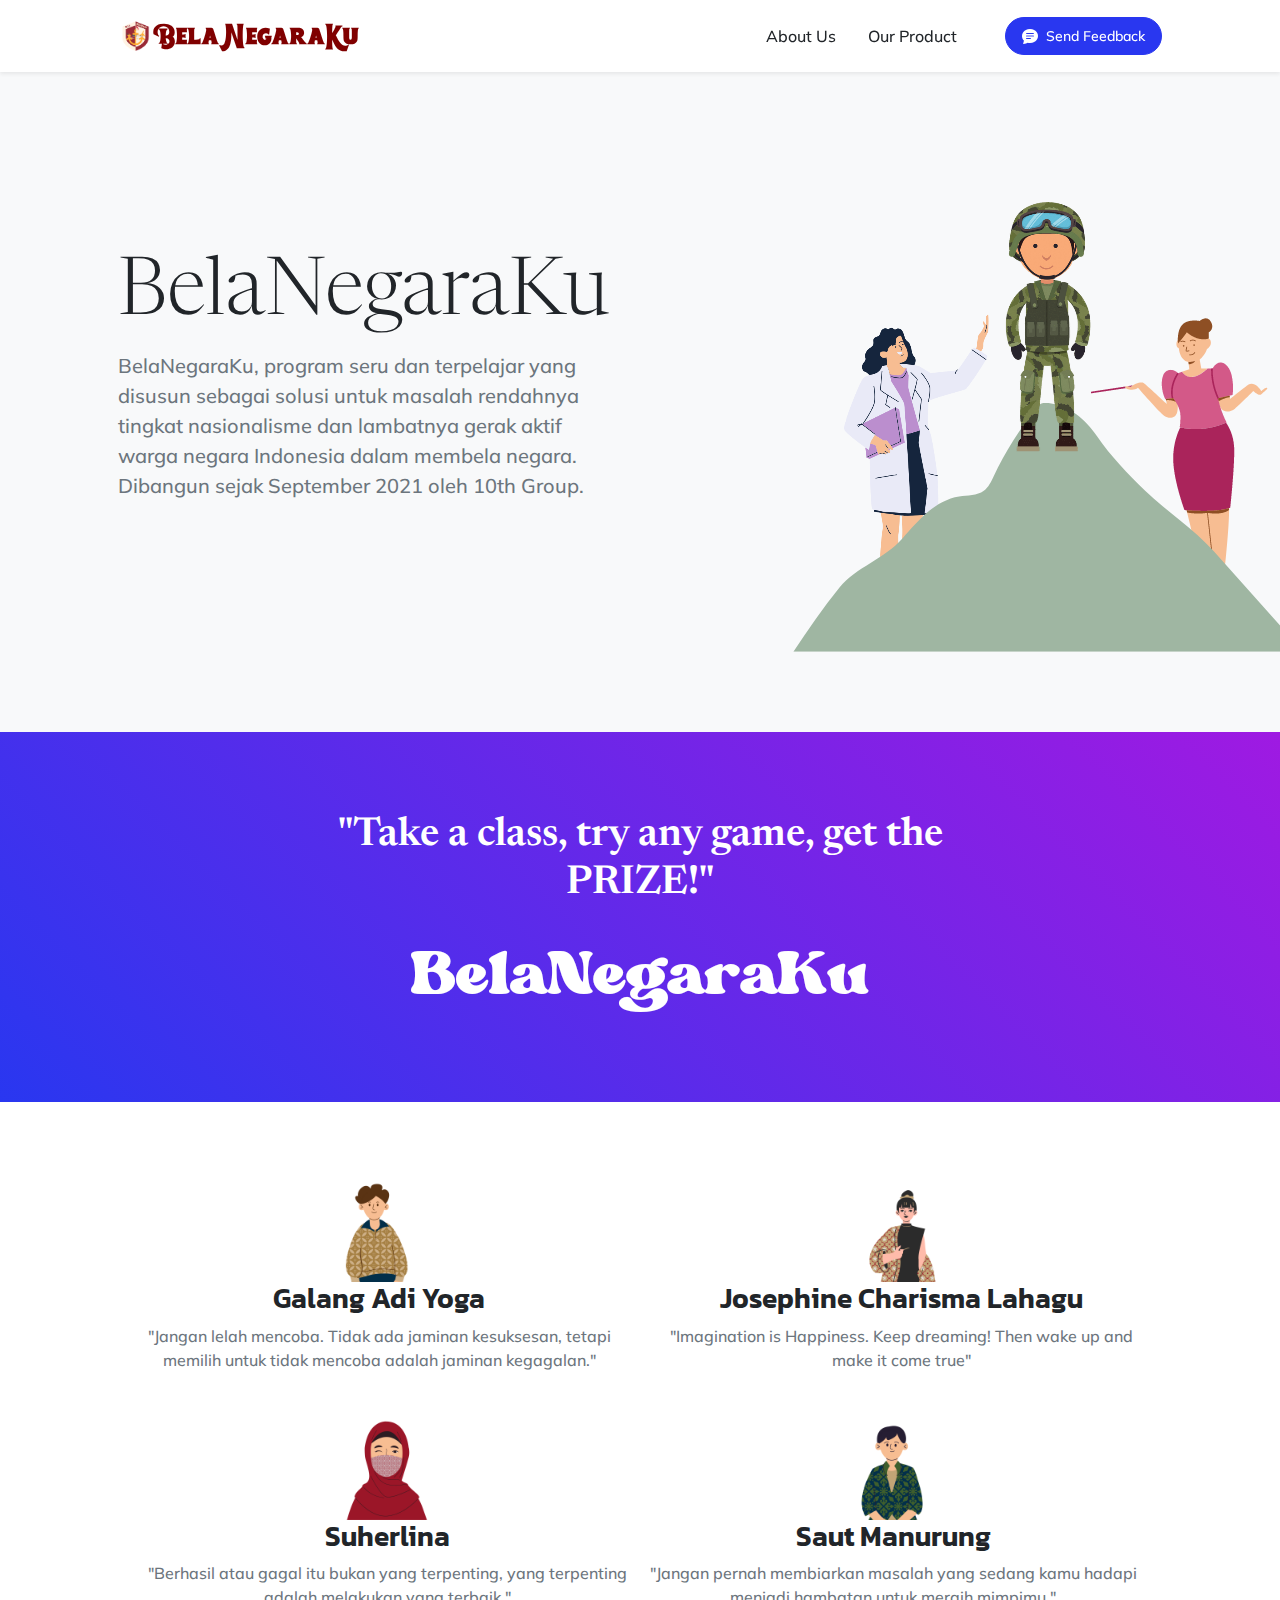
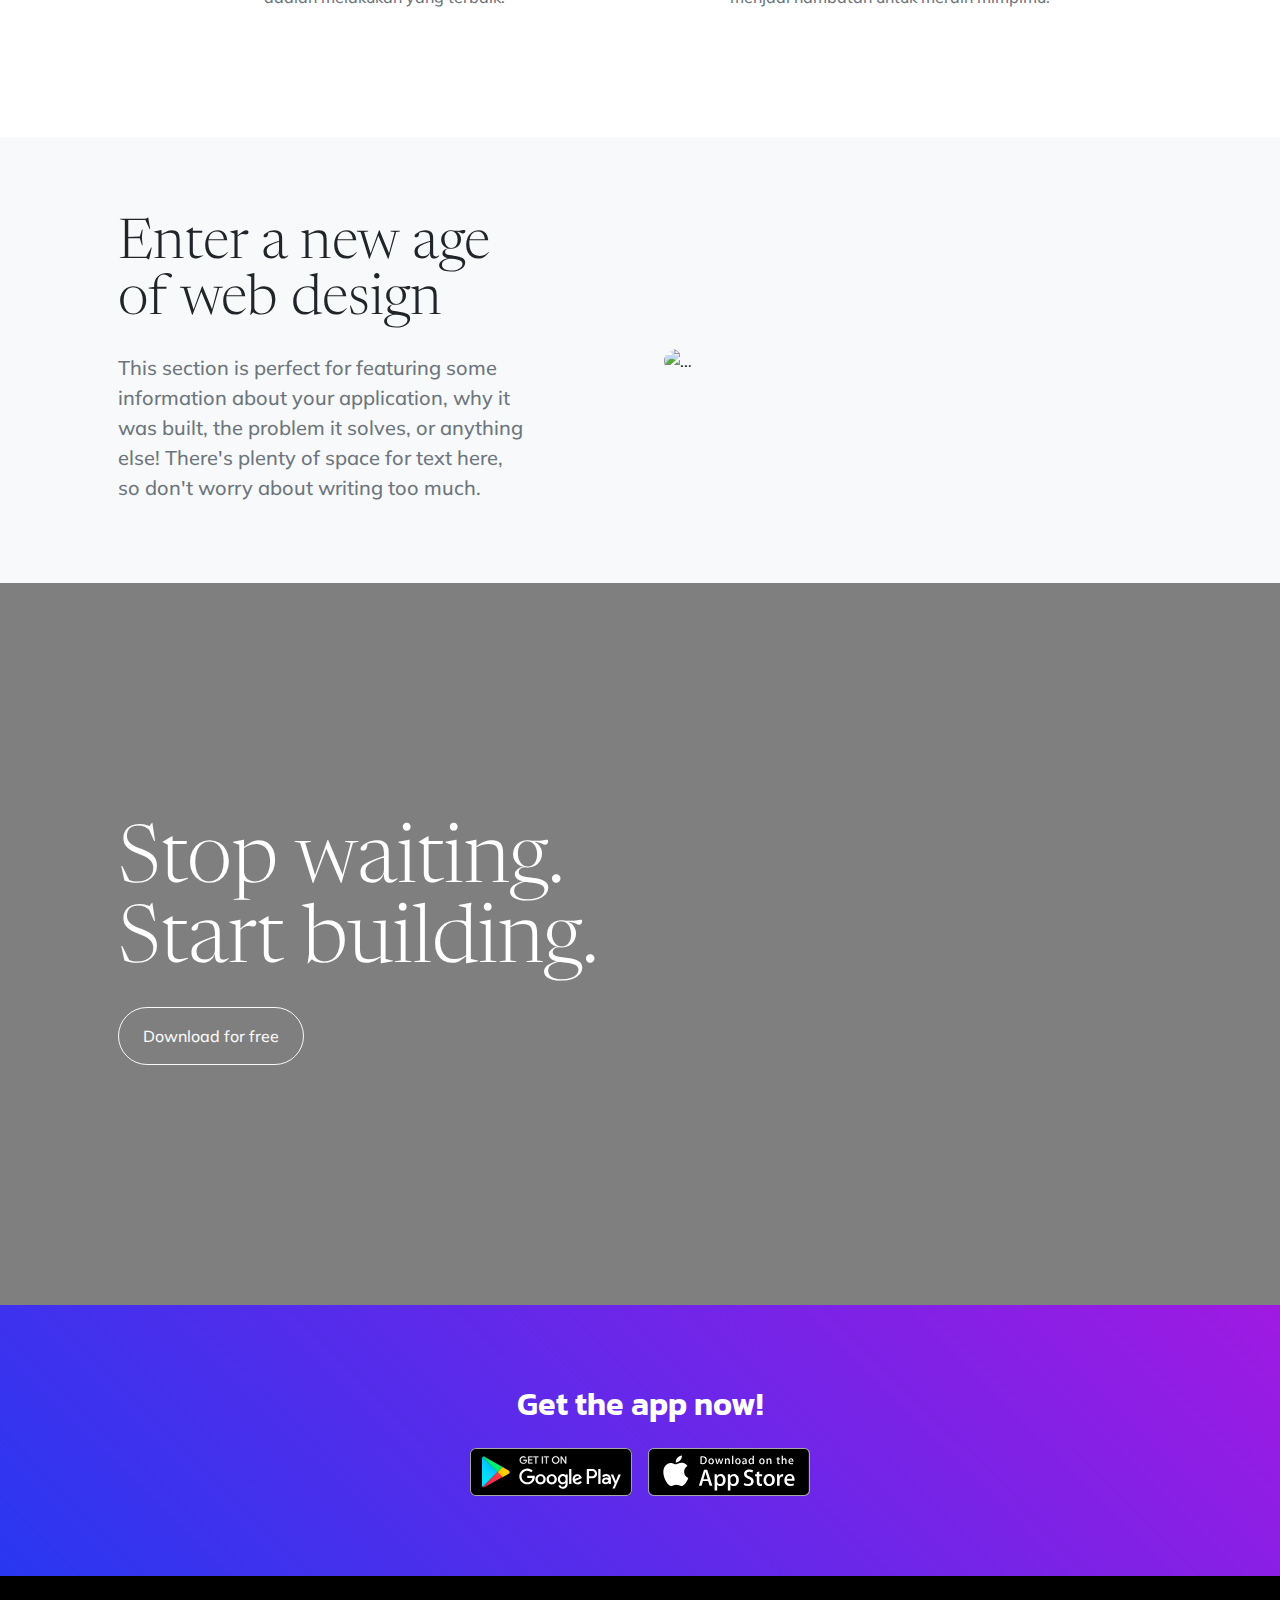
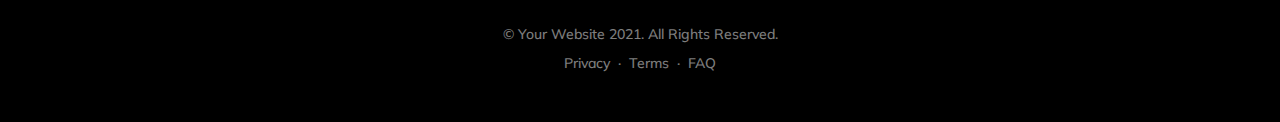
==== index.html @ 708ccb91 "first commit" ====
<!DOCTYPE html>
<html lang="en">

<head>
    <meta charset="utf-8" />
    <meta name="viewport" content="width=device-width, initial-scale=1, shrink-to-fit=no" />
    <meta name="description" content="" />
    <meta name="author" content="" />
    <title>BelaNegaraKu</title>
    <link rel="icon" type="image/x-icon" href="assets/favicon.ico" />
    <!-- Bootstrap icons-->
    <link href="https://cdn.jsdelivr.net/npm/bootstrap-icons@1.5.0/font/bootstrap-icons.css" rel="stylesheet" />
    <!-- Google fonts-->
    <link rel="preconnect" href="https://fonts.gstatic.com" />
    <link href="https://fonts.googleapis.com/css2?family=Newsreader:ital,wght@0,600;1,600&amp;display=swap"
        rel="stylesheet" />
    <link
        href="https://fonts.googleapis.com/css2?family=Mulish:ital,wght@0,300;0,500;0,600;0,700;1,300;1,500;1,600;1,700&amp;display=swap"
        rel="stylesheet" />
    <link href="https://fonts.googleapis.com/css2?family=Kanit:ital,wght@0,400;1,400&amp;display=swap"
        rel="stylesheet" />
    <!-- Core theme CSS (includes Bootstrap)-->
    <link href="css/styles.css" rel="stylesheet" />
</head>
<style>
    @font-face {
        font-family: 'marvelan';
        src: url(assets/Marvelan.ttf);
    }
</style>

<body id="page-top">
    <!-- Navigation-->
    <nav class="navbar navbar-expand-lg navbar-light fixed-top shadow-sm" id="mainNav">
        <div class="container px-5">
            <img src="assets/img/Logo.png" alt="" style="width: 35px; height: 35px;">
            <a class="navbar-brand fw-bold" href="#page-top"
                style="font-family: marvelan; color: maroon;">BelaNegaraKu</a>
            <button class="navbar-toggler" type="button" data-bs-toggle="collapse" data-bs-target="#navbarResponsive"
                aria-controls="navbarResponsive" aria-expanded="false" aria-label="Toggle navigation">
                Menu
                <i class="bi-list"></i>
            </button>
            <div class="collapse navbar-collapse" id="navbarResponsive">
                <ul class="navbar-nav ms-auto me-4 my-3 my-lg-0">
                    <li class="nav-item"><a class="nav-link me-lg-3" href="#features">About Us</a></li>
                    <li class="nav-item"><a class="nav-link me-lg-3" href="#download">Our Product</a></li>
                </ul>
                <button class="btn btn-primary rounded-pill px-3 mb-2 mb-lg-0" data-bs-toggle="modal"
                    data-bs-target="#feedbackModal">
                    <span class="d-flex align-items-center">
                        <i class="bi-chat-text-fill me-2"></i>
                        <span class="small">Send Feedback</span>
                    </span>
                </button>
            </div>
        </div>
    </nav>
    <!-- Mashead header-->
    <header class="masthead">
        <div class="container px-5">
            <div class="row gx-5 align-items-center">
                <div class="col-lg-6">
                    <!-- Mashead text and app badges-->
                    <div class="mb-5 mb-lg-0 text-center text-lg-start">
                        <h1 class="display-1 lh-1 mb-3">BelaNegaraKu</h1>
                        <p class="lead fw-normal text-muted mb-5">BelaNegaraKu, program seru dan terpelajar yang disusun
                            sebagai solusi untuk masalah rendahnya tingkat nasionalisme dan lambatnya gerak aktif warga
                            negara Indonesia dalam membela negara. Dibangun sejak September 2021 oleh 10th Group.</p>
                    </div>
                </div>
                <div class="col-lg-6">
                    <!-- Masthead device mockup feature-->
                    <div class="masthead-device-mockup">
                        <svg class="circle" viewBox="0 0 100 100" xmlns="http://www.w3.org/2000/svg">
                            <defs>
                                <linearGradient id="circleGradient" gradientTransform="rotate(45)">
                                    <stop class="gradient-start-color" offset="0%"></stop>
                                    <stop class="gradient-end-color" offset="100%"></stop>
                                </linearGradient>
                                <div class="device-wrapper">
                                    <img src="assets/img/1.png">
                                </div>
                    </div>
                </div>
            </div>
        </div>
        </div>
        </div>
    </header>
    <!-- Quote/testimonial aside-->
    <aside class="text-center bg-gradient-primary-to-secondary">
        <div class="container px-5">
            <div class="row gx-5 justify-content-center">
                <div class="col-xl-8">
                    <div class="h2 fs-1 text-white mb-4">"Take a class, try any game, get the PRIZE!"</div>
                    <img src="assets/img/LogoText.png" alt="..." />
                </div>
            </div>
        </div>
    </aside>
    <!-- App features section-->
    <section id="features">
        <div class="container px-5">
            <div class="row gx-5 align-items-center">
                <div class="container-fluid px-5">
                    <div class="row gx-5">
                        <div class="col-md-6 mb-5">
                            <!-- Feature item-->
                            <div class="text-center">
                                <img src="assets/img/Galang.png" style="height: 100px; width: 100px;"></img>
                                <h3 class="font-alt" style="animation-direction: normal;">Galang Adi Yoga</h3>
                                <p class="text-muted mb-0">"Jangan lelah mencoba. Tidak ada jaminan kesuksesan,
                                    tetapi memilih untuk tidak mencoba adalah jaminan kegagalan."</p>
                            </div>
                        </div>
                        <div class="col-md-6 mb-5">
                            <!-- Feature item-->
                            <div class="text-center">
                                <img src="assets/img/Josephine.png" style="height: 100px; width:100px;"></img>
                                <h3 class="font-alt">Josephine Charisma Lahagu</h3>
                                <p class="text-muted mb-0">"Imagination is Happiness. Keep dreaming! Then wake
                                    up
                                    and make it come true"</p>
                            </div>
                        </div>
                    </div>
                    <div class="row gx-3">
                        <div class="col-md-6 mb-5">
                            <!-- Feature item-->
                            <div class="text-center">
                                <img src="assets/img/Suherlina.png" style="height: 100px; width: 100px;"></img>
                                <h3 class="font-alt">Suherlina</h3>
                                <p class="text-muted mb-0">"Berhasil atau gagal itu bukan yang terpenting, yang
                                    terpenting adalah melakukan yang terbaik."</p>
                            </div>
                        </div>
                        <div class="col-md-6 mb-5">
                            <!-- Feature item-->
                            <div class="text-center">
                                <img src="assets/img/Saut.png" style="height: 100px; width: 100px;"></img>
                                <h3 class="font-alt">Saut Manurung</h3>
                                <p class="text-muted mb-0">"Jangan pernah membiarkan masalah yang sedang kamu
                                    hadapi
                                    menjadi hambatan untuk meraih mimpimu."</p>
                            </div>
                        </div>
                    </div>
                </div>
            </div>
        </div>
    </section>
    <!-- Basic features section-->
    <section class="bg-light">
        <div class="container px-5">
            <div class="row gx-5 align-items-center justify-content-center justify-content-lg-between">
                <div class="col-12 col-lg-5">
                    <h2 class="display-4 lh-1 mb-4">Enter a new age of web design</h2>
                    <p class="lead fw-normal text-muted mb-5 mb-lg-0">This section is perfect for featuring some
                        information about your application, why it was built, the problem it solves, or anything else!
                        There's plenty of space for text here, so don't worry about writing too much.</p>
                </div>
                <div class="col-sm-8 col-md-6">
                    <div class="px-5 px-sm-0"><img class="img-fluid rounded-circle"
                            src="https://source.unsplash.com/u8Jn2rzYIps/900x900" alt="..." /></div>
                </div>
            </div>
        </div>
    </section>
    <!-- Call to action section-->
    <section class="cta">
        <div class="cta-content">
            <div class="container px-5">
                <h2 class="text-white display-1 lh-1 mb-4">
                    Stop waiting.
                    <br />
                    Start building.
                </h2>
                <a class="btn btn-outline-light py-3 px-4 rounded-pill" href="https://startbootstrap.com/theme/new-age"
                    target="_blank">Download for free</a>
            </div>
        </div>
    </section>
    <!-- App badge section-->
    <section class="bg-gradient-primary-to-secondary" id="download">
        <div class="container px-5">
            <h2 class="text-center text-white font-alt mb-4">Get the app now!</h2>
            <div class="d-flex flex-column flex-lg-row align-items-center justify-content-center">
                <a class="me-lg-3 mb-4 mb-lg-0" href="#!"><img class="app-badge" src="assets/img/google-play-badge.svg"
                        alt="..." /></a>
                <a href="#!"><img class="app-badge" src="assets/img/app-store-badge.svg" alt="..." /></a>
            </div>
        </div>
    </section>
    <!-- Footer-->
    <footer class="bg-black text-center py-5">
        <div class="container px-5">
            <div class="text-white-50 small">
                <div class="mb-2">&copy; Your Website 2021. All Rights Reserved.</div>
                <a href="#!">Privacy</a>
                <span class="mx-1">&middot;</span>
                <a href="#!">Terms</a>
                <span class="mx-1">&middot;</span>
                <a href="#!">FAQ</a>
            </div>
        </div>
    </footer>
    <!-- Feedback Modal-->
    <div class="modal fade" id="feedbackModal" tabindex="-1" aria-labelledby="feedbackModalLabel" aria-hidden="true">
        <div class="modal-dialog modal-dialog-centered">
            <div class="modal-content">
                <div class="modal-header bg-gradient-primary-to-secondary p-4">
                    <h5 class="modal-title font-alt text-white" id="feedbackModalLabel">Send feedback</h5>
                    <button class="btn-close btn-close-white" type="button" data-bs-dismiss="modal"
                        aria-label="Close"></button>
                </div>
                <div class="modal-body border-0 p-4">
                    <!-- * * * * * * * * * * * * * * *-->
                    <!-- * * SB Forms Contact Form * *-->
                    <!-- * * * * * * * * * * * * * * *-->
                    <!-- This form is pre-integrated with SB Forms.-->
                    <!-- To make this form functional, sign up at-->
                    <!-- https://startbootstrap.com/solution/contact-forms-->
                    <!-- to get an API token!-->
                    <form id="contactForm" data-sb-form-api-token="API_TOKEN">
                        <!-- Name input-->
                        <div class="form-floating mb-3">
                            <input class="form-control" id="name" type="text" placeholder="Enter your name..."
                                data-sb-validations="required" />
                            <label for="name">Full name</label>
                            <div class="invalid-feedback" data-sb-feedback="name:required">A name is required.</div>
                        </div>
                        <!-- Email address input-->
                        <div class="form-floating mb-3">
                            <input class="form-control" id="email" type="email" placeholder="name@example.com"
                                data-sb-validations="required,email" />
                            <label for="email">Email address</label>
                            <div class="invalid-feedback" data-sb-feedback="email:required">An email is required.</div>
                            <div class="invalid-feedback" data-sb-feedback="email:email">Email is not valid.</div>
                        </div>
                        <!-- Phone number input-->
                        <div class="form-floating mb-3">
                            <input class="form-control" id="phone" type="tel" placeholder="(123) 456-7890"
                                data-sb-validations="required" />
                            <label for="phone">Phone number</label>
                            <div class="invalid-feedback" data-sb-feedback="phone:required">A phone number is required.
                            </div>
                        </div>
                        <!-- Message input-->
                        <div class="form-floating mb-3">
                            <textarea class="form-control" id="message" type="text"
                                placeholder="Enter your message here..." style="height: 10rem"
                                data-sb-validations="required"></textarea>
                            <label for="message">Message</label>
                            <div class="invalid-feedback" data-sb-feedback="message:required">A message is required.
                            </div>
                        </div>
                        <!-- Submit success message-->
                        <!---->
                        <!-- This is what your users will see when the form-->
                        <!-- has successfully submitted-->
                        <div class="d-none" id="submitSuccessMessage">
                            <div class="text-center mb-3">
                                <div class="fw-bolder">Form submission successful!</div>
                                To activate this form, sign up at
                                <br />
                                <a
                                    href="https://startbootstrap.com/solution/contact-forms">https://startbootstrap.com/solution/contact-forms</a>
                            </div>
                        </div>
                        <!-- Submit error message-->
                        <!---->
                        <!-- This is what your users will see when there is-->
                        <!-- an error submitting the form-->
                        <div class="d-none" id="submitErrorMessage">
                            <div class="text-center text-danger mb-3">Error sending message!</div>
                        </div>
                        <!-- Submit Button-->
                        <div class="d-grid"><button class="btn btn-primary rounded-pill btn-lg disabled"
                                id="submitButton" type="submit">Submit</button></div>
                    </form>
                </div>
            </div>
        </div>
    </div>
    <!-- Bootstrap core JS-->
    <script src="https://cdn.jsdelivr.net/npm/bootstrap@5.1.3/dist/js/bootstrap.bundle.min.js"></script>
    <!-- Core theme JS-->
    <script src="js/scripts.js"></script>
    <!-- * * * * * * * * * * * * * * * * * * * * * * * * * * * * * * * * * * * * * * * *-->
    <!-- * *                               SB Forms JS                               * *-->
    <!-- * * Activate your form at https://startbootstrap.com/solution/contact-forms * *-->
    <!-- * * * * * * * * * * * * * * * * * * * * * * * * * * * * * * * * * * * * * * * *-->
    <script src="https://cdn.startbootstrap.com/sb-forms-latest.js"></script>
</body>

</html>
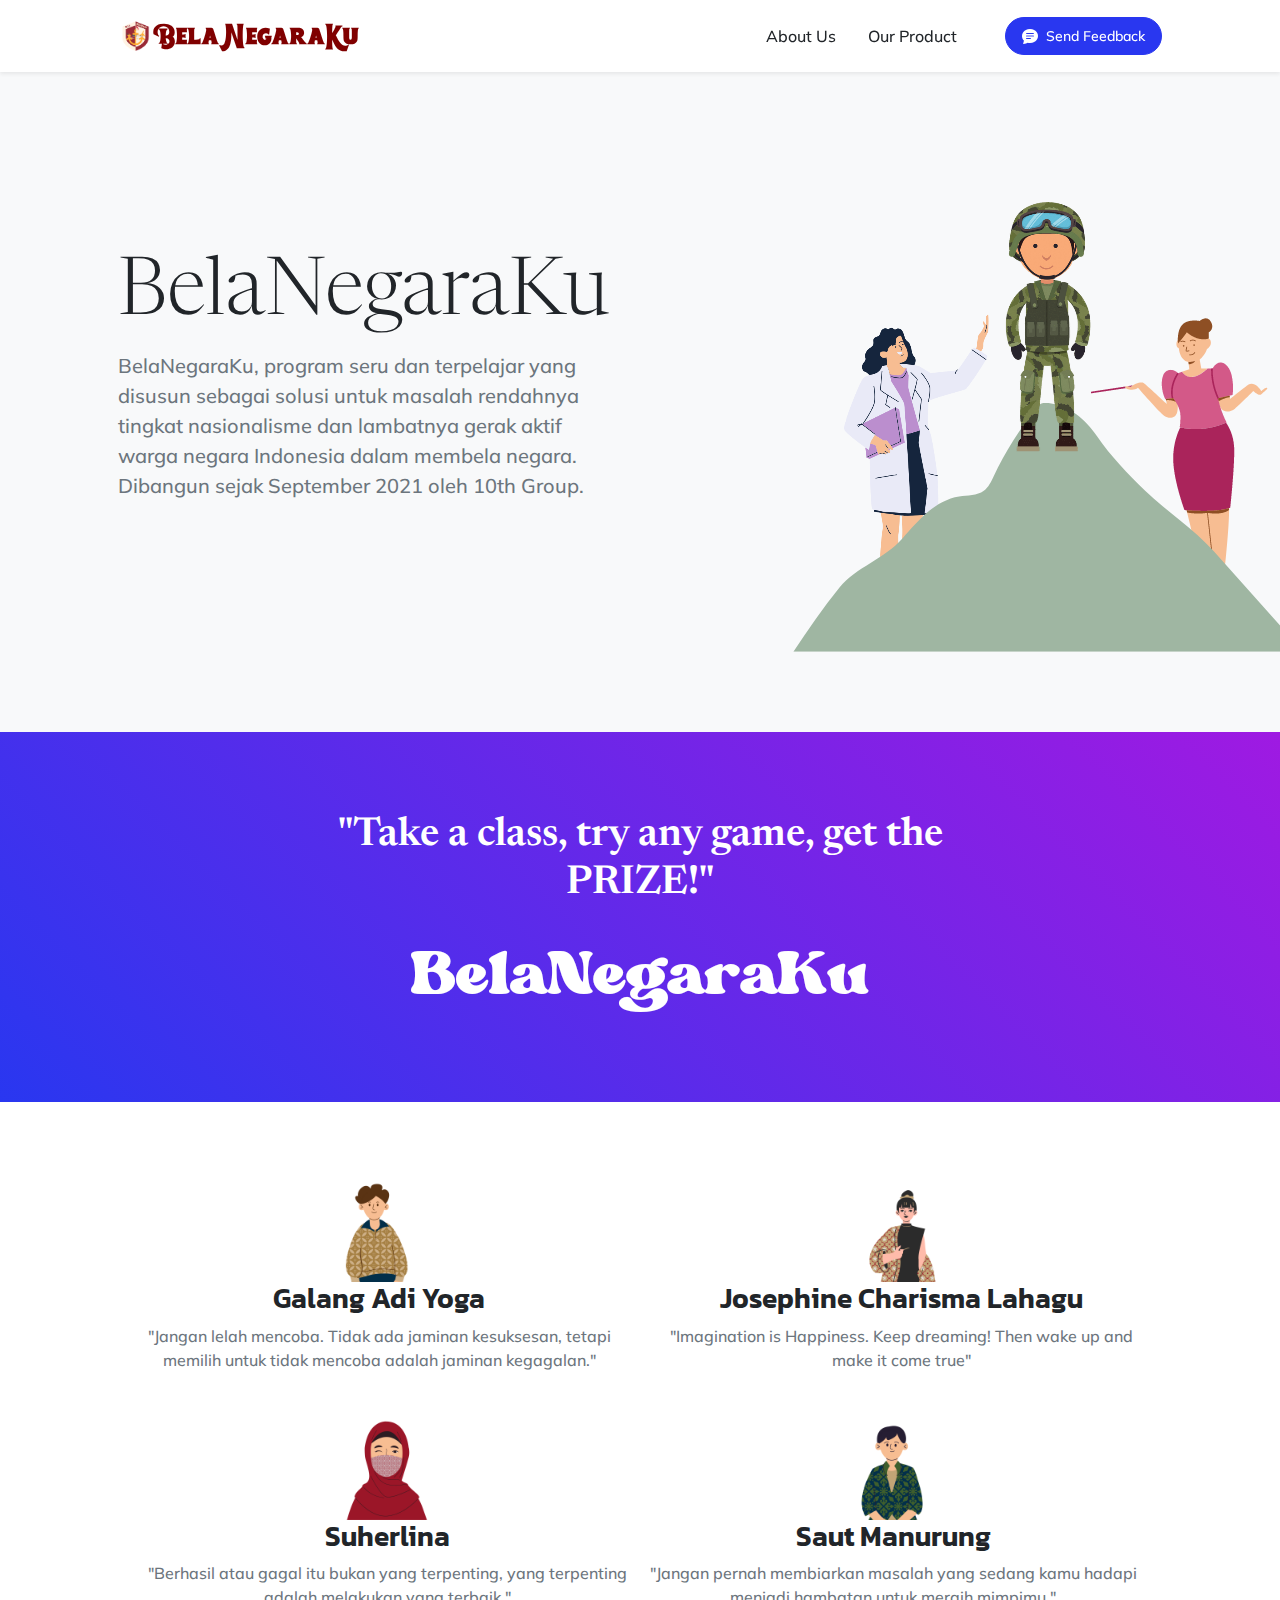
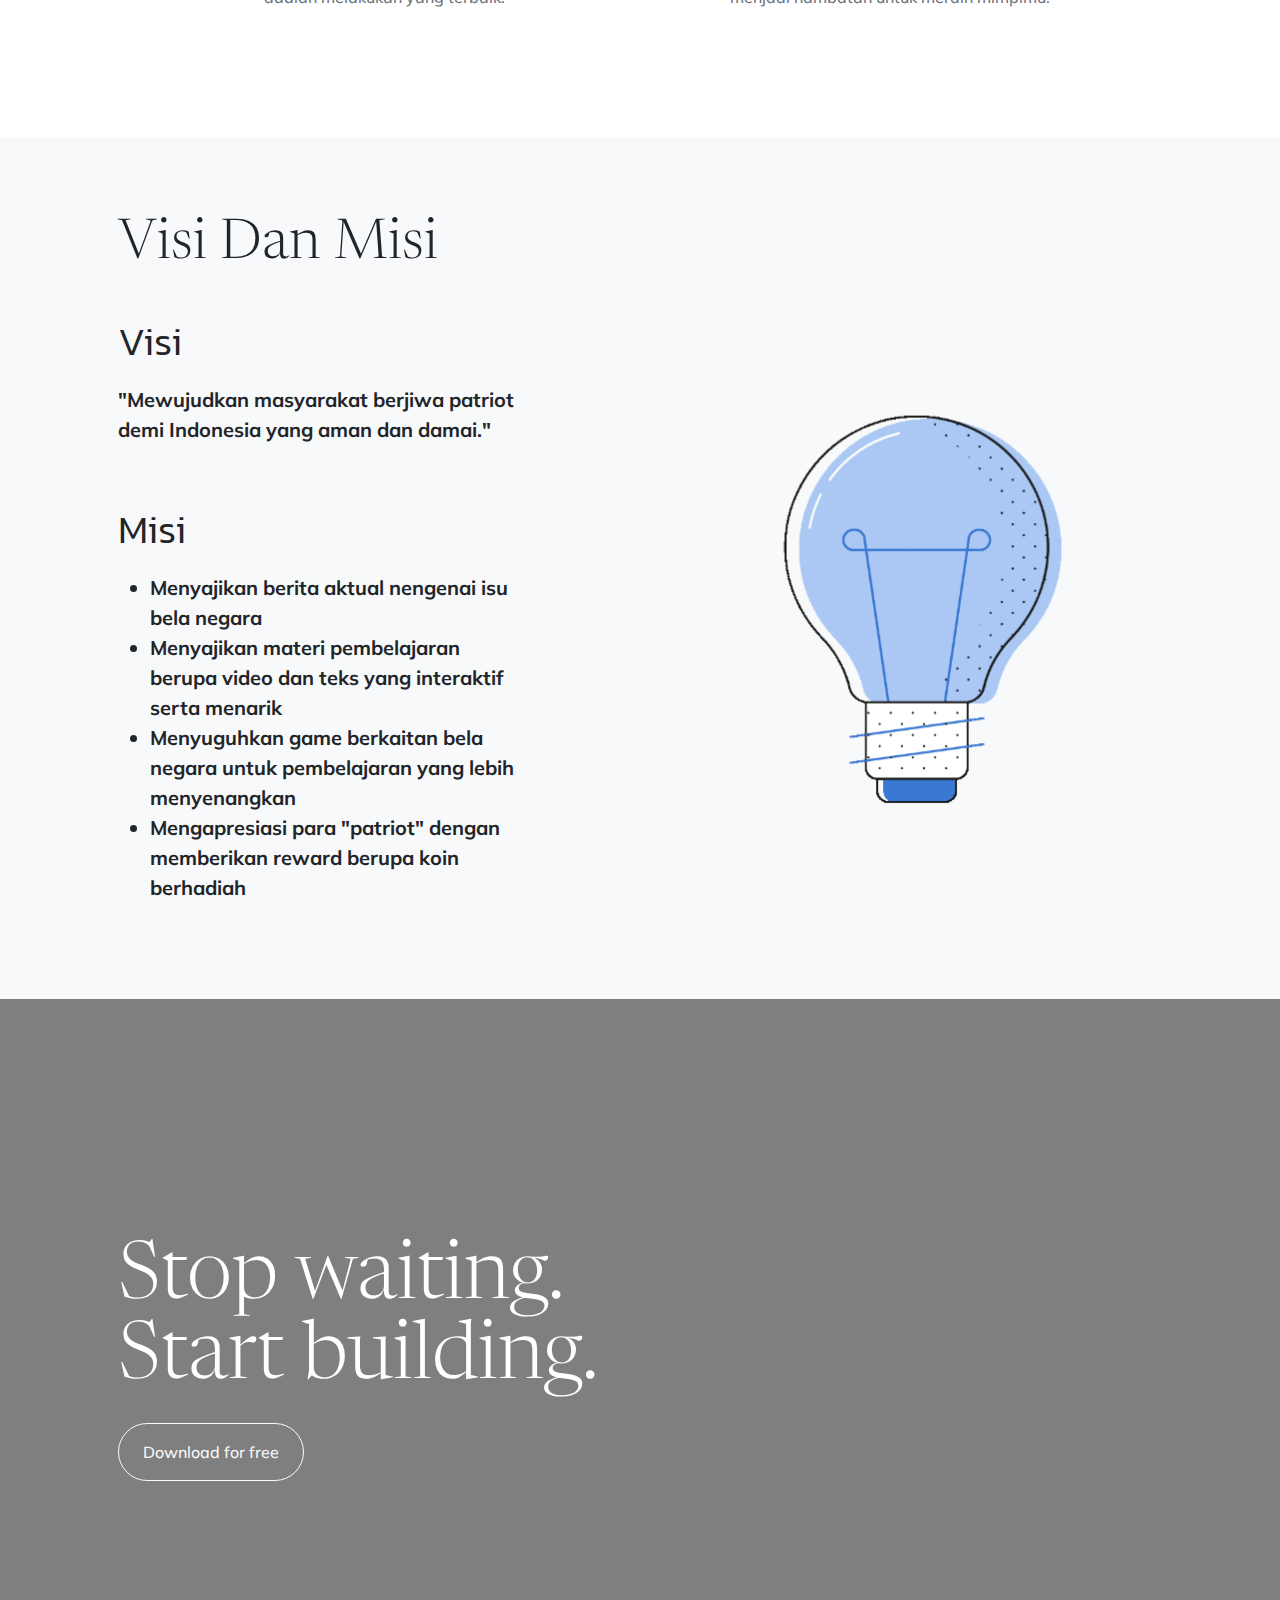
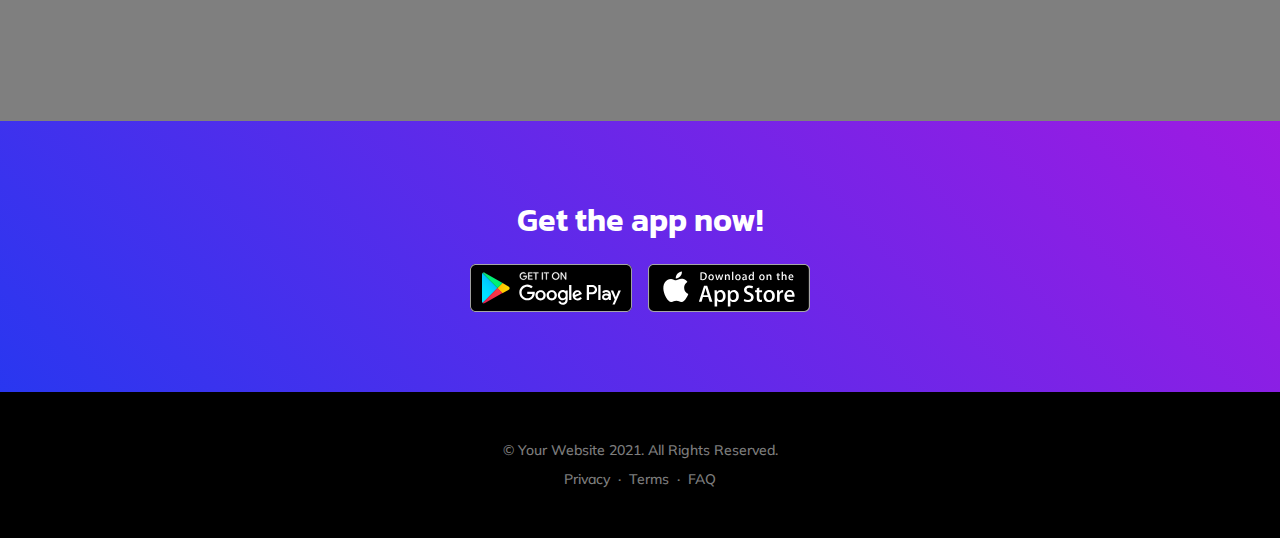
==== commit 9a6c80fc: "update new file" ====
--- a/index.html
+++ b/index.html
@@ -155,14 +155,27 @@
         <div class="container px-5">
             <div class="row gx-5 align-items-center justify-content-center justify-content-lg-between">
                 <div class="col-12 col-lg-5">
-                    <h2 class="display-4 lh-1 mb-4">Enter a new age of web design</h2>
-                    <p class="lead fw-normal text-muted mb-5 mb-lg-0">This section is perfect for featuring some
-                        information about your application, why it was built, the problem it solves, or anything else!
-                        There's plenty of space for text here, so don't worry about writing too much.</p>
+                    <h2 class="display-4 lh-1 mb-4">Visi Dan Misi</h2>
+                    <br>
+                    <h3 class="display-6 lh-1 mb-4 font-alt">Visi</h3>
+                    <p class="lead fw-bold">"Mewujudkan masyarakat berjiwa patriot demi Indonesia yang aman dan damai."
+                    </p>
+                    <br>
+                    <br>
+                    <h3 class="display-6 lh-1 mb-4 font-alt">Misi</h3>
+                    <ul>
+                        <li class="lead fw-bold">Menyajikan berita aktual nengenai isu bela negara</li>
+                        <li class="lead fw-bold">Menyajikan materi pembelajaran berupa video dan teks yang interaktif
+                            serta menarik</li>
+                        <li class="lead fw-bold">Menyuguhkan game berkaitan bela negara untuk pembelajaran yang lebih
+                            menyenangkan</li>
+                        <li class="lead fw-bold">Mengapresiasi para "patriot" dengan memberikan reward berupa koin
+                            berhadiah</li>
+                    </ul>
                 </div>
                 <div class="col-sm-8 col-md-6">
-                    <div class="px-5 px-sm-0"><img class="img-fluid rounded-circle"
-                            src="https://source.unsplash.com/u8Jn2rzYIps/900x900" alt="..." /></div>
+                    <div class="px-5 px-sm-0"><img class="img-fluid rounded-circle" src="assets/img/Visi.png"
+                            alt="..." /></div>
                 </div>
             </div>
         </div>
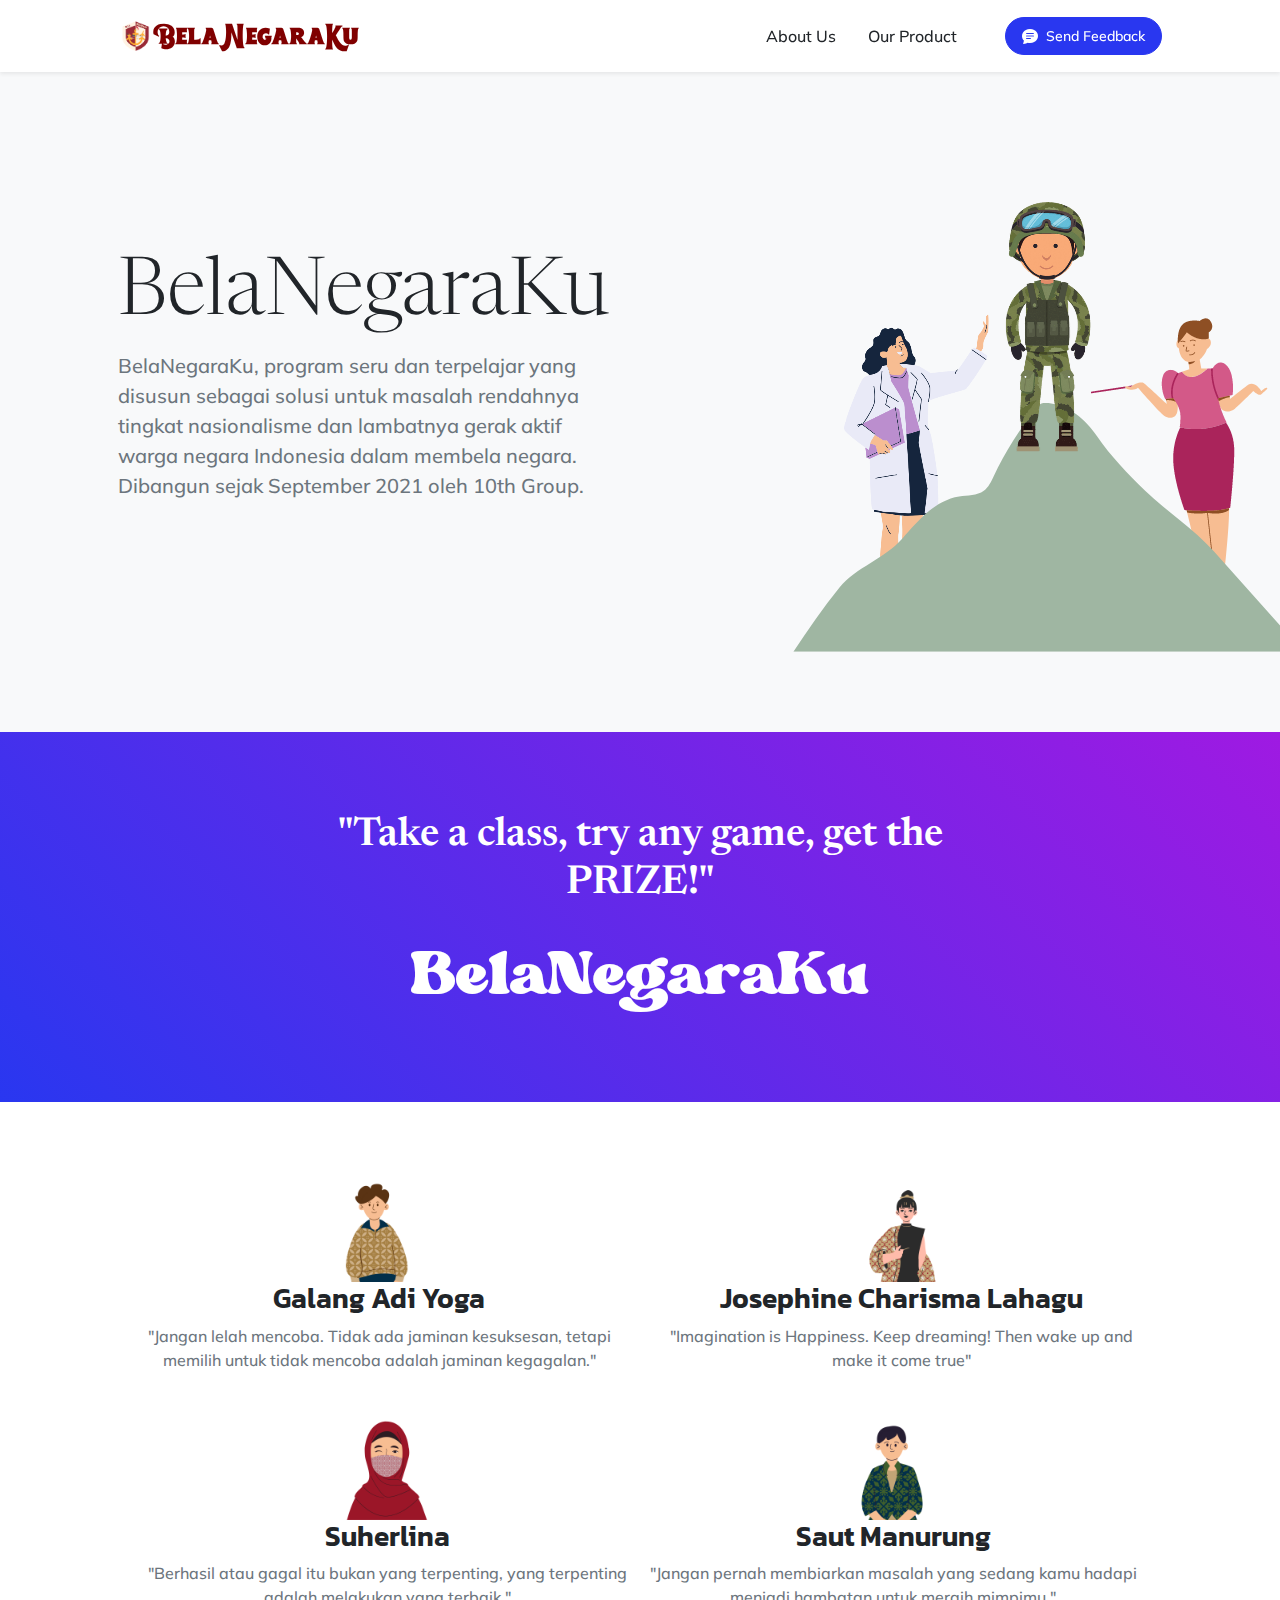
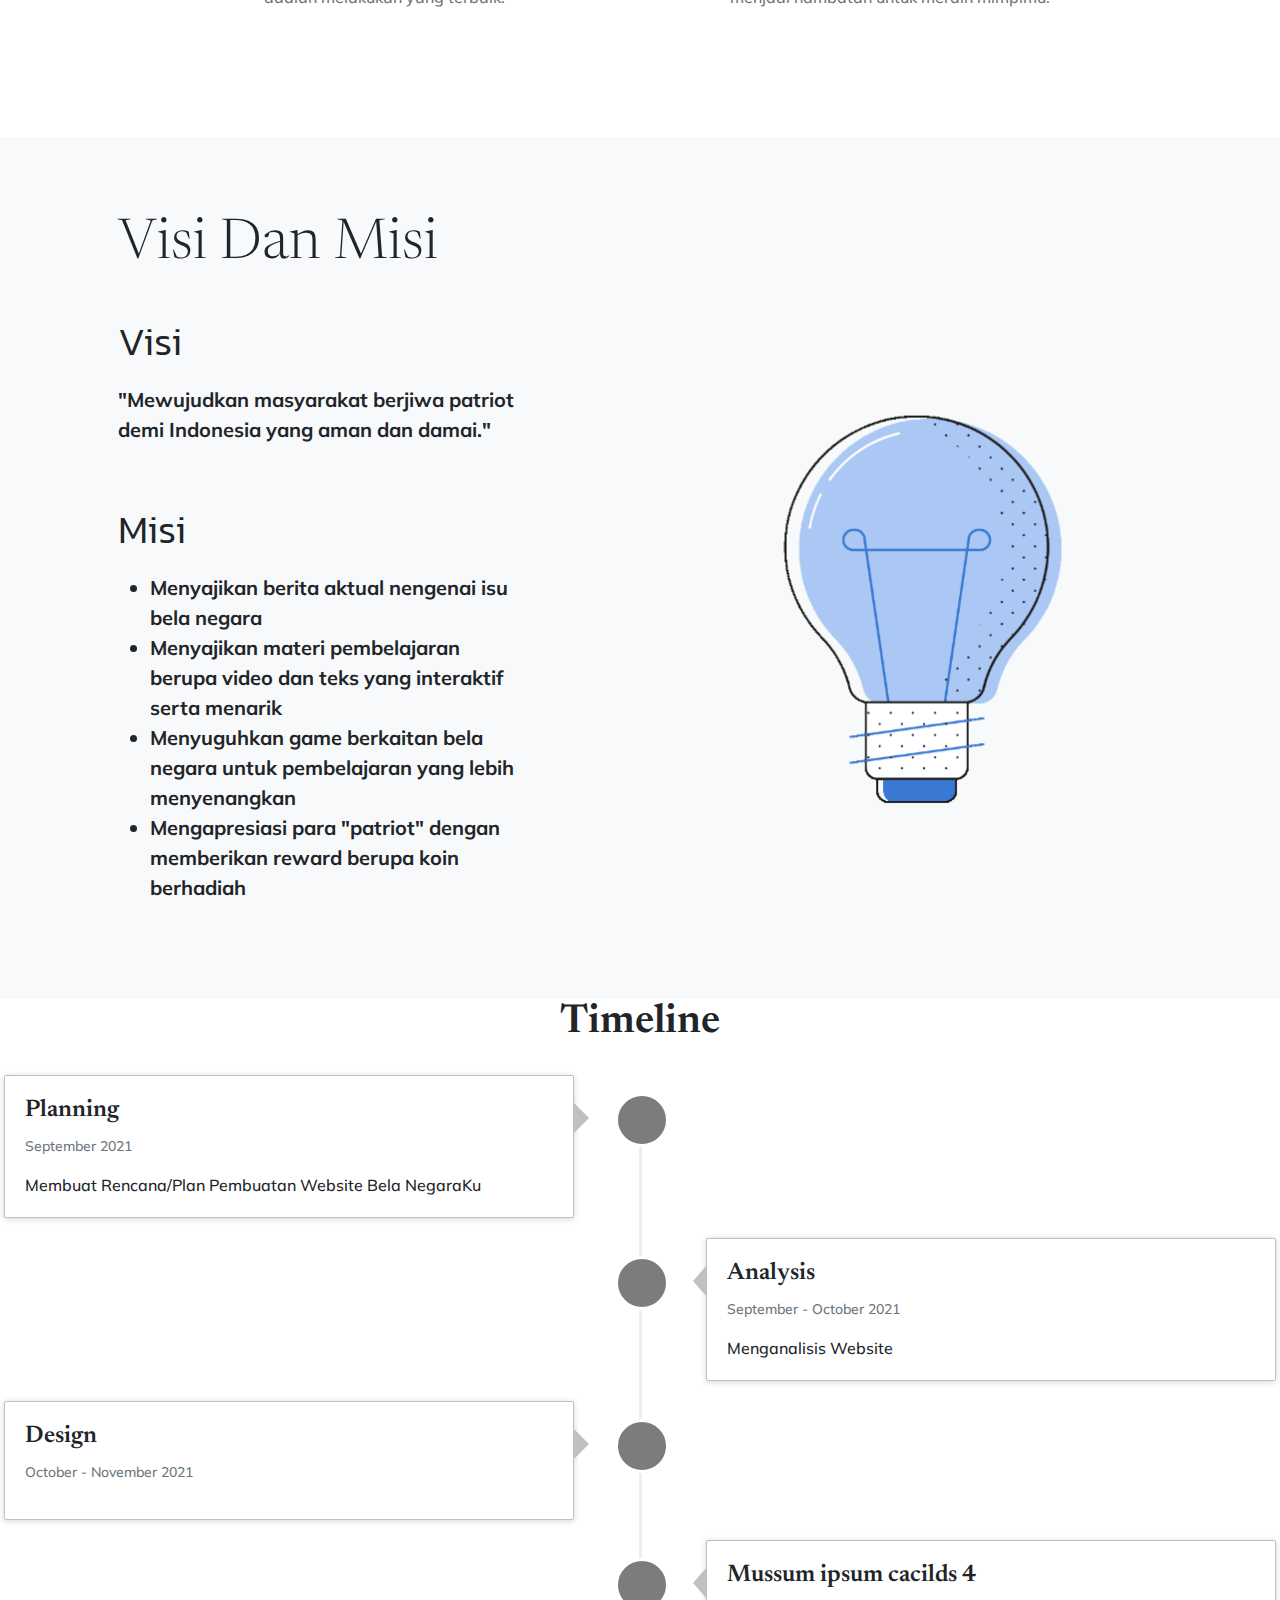
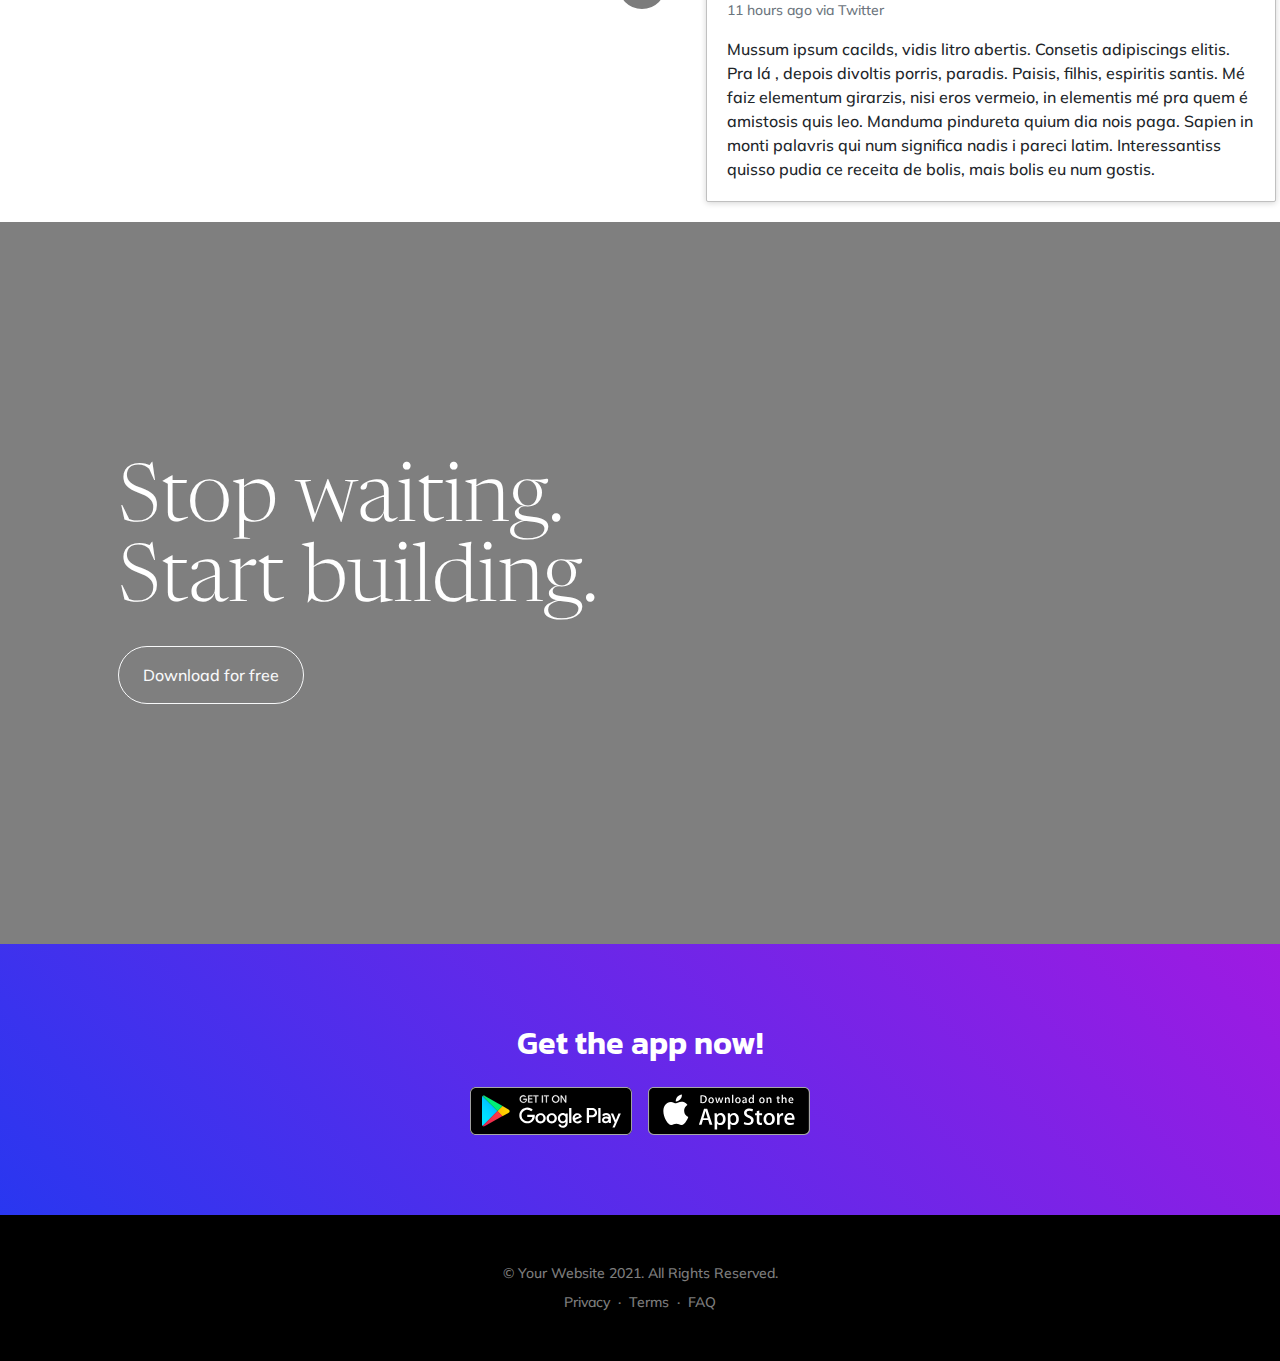
==== commit 61c6876b: "add timeline" ====
--- a/index.html
+++ b/index.html
@@ -21,6 +21,7 @@
         rel="stylesheet" />
     <!-- Core theme CSS (includes Bootstrap)-->
     <link href="css/styles.css" rel="stylesheet" />
+    <link href="css/timeline.css" rel="stylesheet" />
 </head>
 <style>
     @font-face {
@@ -180,6 +181,72 @@
             </div>
         </div>
     </section>
+    <div class="row">
+        <div class="col-md-12">
+            <div class="page-header">
+                <h1 class="text-center">Timeline</h1>
+            </div>
+            <ul class="timeline">
+                <li class="timeline-item">
+                    <div class="timeline-badge"><i class="glyphicon glyphicon-off"></i></div>
+                    <div class="timeline-panel">
+                        <div class="timeline-heading">
+                            <h4 class="timeline-title">Planning</h4>
+                            <p><small class="text-muted"><i class="glyphicon glyphicon-time"></i>September 2021</small>
+                            </p>
+                        </div>
+                        <div class="timeline-body">
+                            <p>Membuat Rencana/Plan Pembuatan Website Bela NegaraKu</p>
+                        </div>
+                    </div>
+                </li>
+                <li class="timeline-item">
+                    <div class="timeline-badge"><i class="glyphicon glyphicon-check"></i></div>
+                    <div class="timeline-panel">
+                        <div class="timeline-heading">
+                            <h4 class="timeline-title">Analysis</h4>
+                            <p><small class="text-muted"><i class="glyphicon glyphicon-time"></i> September - October
+                                    2021</small></p>
+                        </div>
+                        <div class="timeline-body">
+                            <p>Menganalisis Website</p>
+                        </div>
+                    </div>
+                </li>
+                <li class="timeline-item">
+                    <div class="timeline-badge"><i class="glyphicon glyphicon-check"></i></div>
+                    <div class="timeline-panel">
+                        <div class="timeline-heading">
+                            <h4 class="timeline-title">Design</h4>
+                            <p><small class="text-muted"><i class="glyphicon glyphicon-time"></i>October - November
+                                    2021</small></p>
+                        </div>
+                        <div class="timeline-body">
+                            <p></p>
+
+                        </div>
+                    </div>
+                </li>
+                <li class="timeline-item">
+                    <div class="timeline-badge"><i class="glyphicon glyphicon-check"></i></div>
+                    <div class="timeline-panel">
+                        <div class="timeline-heading">
+                            <h4 class="timeline-title">Mussum ipsum cacilds 4</h4>
+                            <p><small class="text-muted"><i class="glyphicon glyphicon-time"></i> 11 hours ago via
+                                    Twitter</small></p>
+                        </div>
+                        <div class="timeline-body">
+                            <p>Mussum ipsum cacilds, vidis litro abertis. Consetis adipiscings elitis. Pra lá , depois
+                                divoltis porris, paradis. Paisis, filhis, espiritis santis. Mé faiz elementum girarzis,
+                                nisi eros vermeio, in elementis mé pra quem é amistosis quis leo. Manduma pindureta
+                                quium dia nois paga. Sapien in monti palavris qui num significa nadis i pareci latim.
+                                Interessantiss quisso pudia ce receita de bolis, mais bolis eu num gostis.</p>
+                        </div>
+                    </div>
+                </li>
+            </ul>
+        </div>
+    </div>
     <!-- Call to action section-->
     <section class="cta">
         <div class="cta-content">
--- a/css/timeline.css
+++ b/css/timeline.css
@@ -0,0 +1,197 @@
+/* Timeline */
+.timeline,
+.timeline-horizontal {
+    list-style: none;
+    padding: 20px;
+    position: relative;
+}
+
+.timeline:before {
+    top: 40px;
+    bottom: 0;
+    position: absolute;
+    content: " ";
+    width: 3px;
+    background-color: #eeeeee;
+    left: 50%;
+    margin-left: -1.5px;
+}
+
+.timeline .timeline-item {
+    margin-bottom: 20px;
+    position: relative;
+}
+
+.timeline .timeline-item:before,
+.timeline .timeline-item:after {
+    content: "";
+    display: table;
+}
+
+.timeline .timeline-item:after {
+    clear: both;
+}
+
+.timeline .timeline-item .timeline-badge {
+    color: #fff;
+    width: 54px;
+    height: 54px;
+    line-height: 52px;
+    font-size: 22px;
+    text-align: center;
+    position: absolute;
+    top: 18px;
+    left: 50%;
+    margin-left: -25px;
+    background-color: #7c7c7c;
+    border: 3px solid #ffffff;
+    z-index: 100;
+    border-top-right-radius: 50%;
+    border-top-left-radius: 50%;
+    border-bottom-right-radius: 50%;
+    border-bottom-left-radius: 50%;
+}
+
+.timeline .timeline-item .timeline-badge i,
+.timeline .timeline-item .timeline-badge .fa,
+.timeline .timeline-item .timeline-badge .glyphicon {
+    top: 2px;
+    left: 0px;
+}
+
+.timeline .timeline-item .timeline-badge.primary {
+    background-color: #1f9eba;
+}
+
+.timeline .timeline-item .timeline-badge.info {
+    background-color: #5bc0de;
+}
+
+.timeline .timeline-item .timeline-badge.success {
+    background-color: #59ba1f;
+}
+
+.timeline .timeline-item .timeline-badge.warning {
+    background-color: #d1bd10;
+}
+
+.timeline .timeline-item .timeline-badge.danger {
+    background-color: #ba1f1f;
+}
+
+.timeline .timeline-item .timeline-panel {
+    position: relative;
+    width: 46%;
+    float: left;
+    right: 16px;
+    border: 1px solid #c0c0c0;
+    background: #ffffff;
+    border-radius: 2px;
+    padding: 20px;
+    -webkit-box-shadow: 0 1px 6px rgba(0, 0, 0, 0.175);
+    box-shadow: 0 1px 6px rgba(0, 0, 0, 0.175);
+}
+
+.timeline .timeline-item .timeline-panel:before {
+    position: absolute;
+    top: 26px;
+    right: -16px;
+    display: inline-block;
+    border-top: 16px solid transparent;
+    border-left: 16px solid #c0c0c0;
+    border-right: 0 solid #c0c0c0;
+    border-bottom: 16px solid transparent;
+    content: " ";
+}
+
+.timeline .timeline-item .timeline-panel .timeline-title {
+    margin-top: 0;
+    color: inherit;
+}
+
+.timeline .timeline-item .timeline-panel .timeline-body>p,
+.timeline .timeline-item .timeline-panel .timeline-body>ul {
+    margin-bottom: 0;
+}
+
+.timeline .timeline-item .timeline-panel .timeline-body>p+p {
+    margin-top: 5px;
+}
+
+.timeline .timeline-item:last-child:nth-child(even) {
+    float: right;
+}
+
+.timeline .timeline-item:nth-child(even) .timeline-panel {
+    float: right;
+    left: 16px;
+}
+
+.timeline .timeline-item:nth-child(even) .timeline-panel:before {
+    border-left-width: 0;
+    border-right-width: 14px;
+    left: -14px;
+    right: auto;
+}
+
+.timeline-horizontal {
+    list-style: none;
+    position: relative;
+    padding: 20px 0px 20px 0px;
+    display: inline-block;
+}
+
+.timeline-horizontal:before {
+    height: 3px;
+    top: auto;
+    bottom: 26px;
+    left: 56px;
+    right: 0;
+    width: 100%;
+    margin-bottom: 20px;
+}
+
+.timeline-horizontal .timeline-item {
+    display: table-cell;
+    height: 280px;
+    width: 20%;
+    min-width: 320px;
+    float: none !important;
+    padding-left: 0px;
+    padding-right: 20px;
+    margin: 0 auto;
+    vertical-align: bottom;
+}
+
+.timeline-horizontal .timeline-item .timeline-panel {
+    top: auto;
+    bottom: 64px;
+    display: inline-block;
+    float: none !important;
+    left: 0 !important;
+    right: 0 !important;
+    width: 100%;
+    margin-bottom: 20px;
+}
+
+.timeline-horizontal .timeline-item .timeline-panel:before {
+    top: auto;
+    bottom: -16px;
+    left: 28px !important;
+    right: auto;
+    border-right: 16px solid transparent !important;
+    border-top: 16px solid #c0c0c0 !important;
+    border-bottom: 0 solid #c0c0c0 !important;
+    border-left: 16px solid transparent !important;
+}
+
+.timeline-horizontal .timeline-item:before,
+.timeline-horizontal .timeline-item:after {
+    display: none;
+}
+
+.timeline-horizontal .timeline-item .timeline-badge {
+    top: auto;
+    bottom: 0px;
+    left: 43px;
+}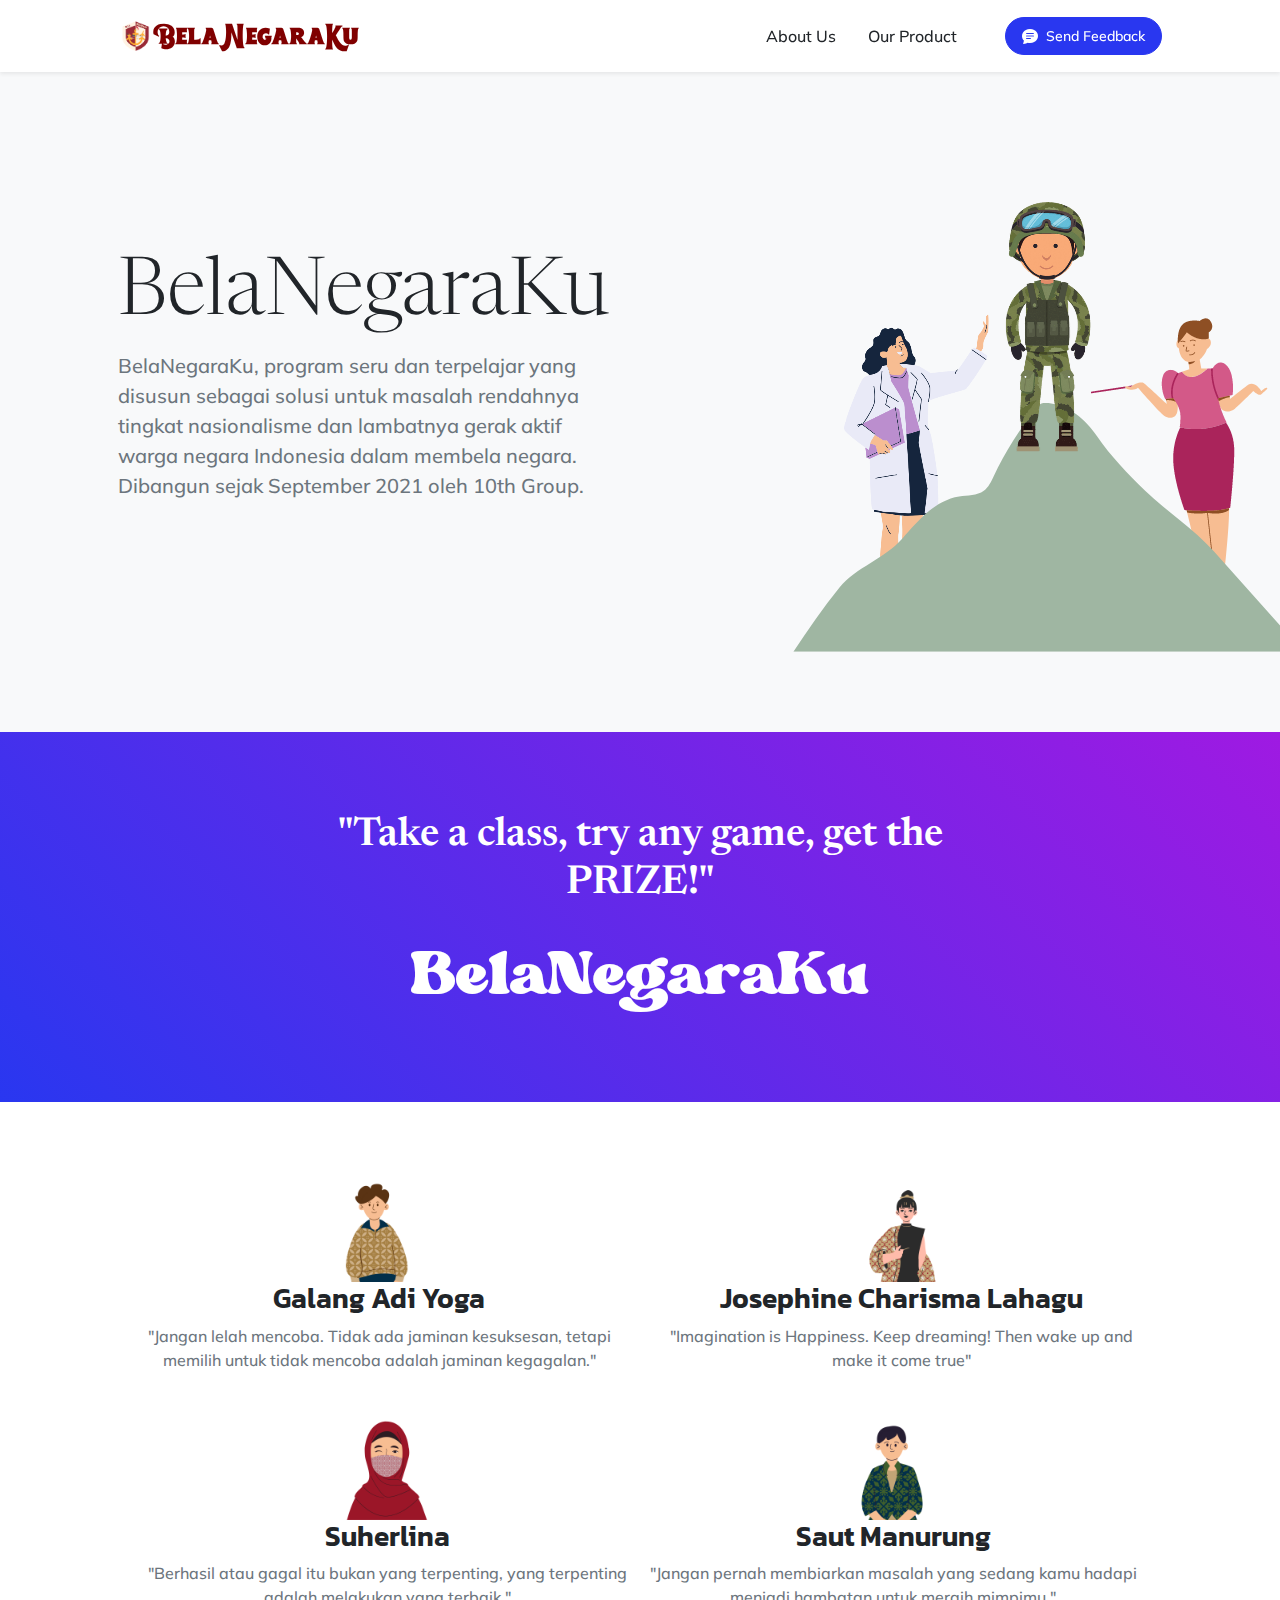
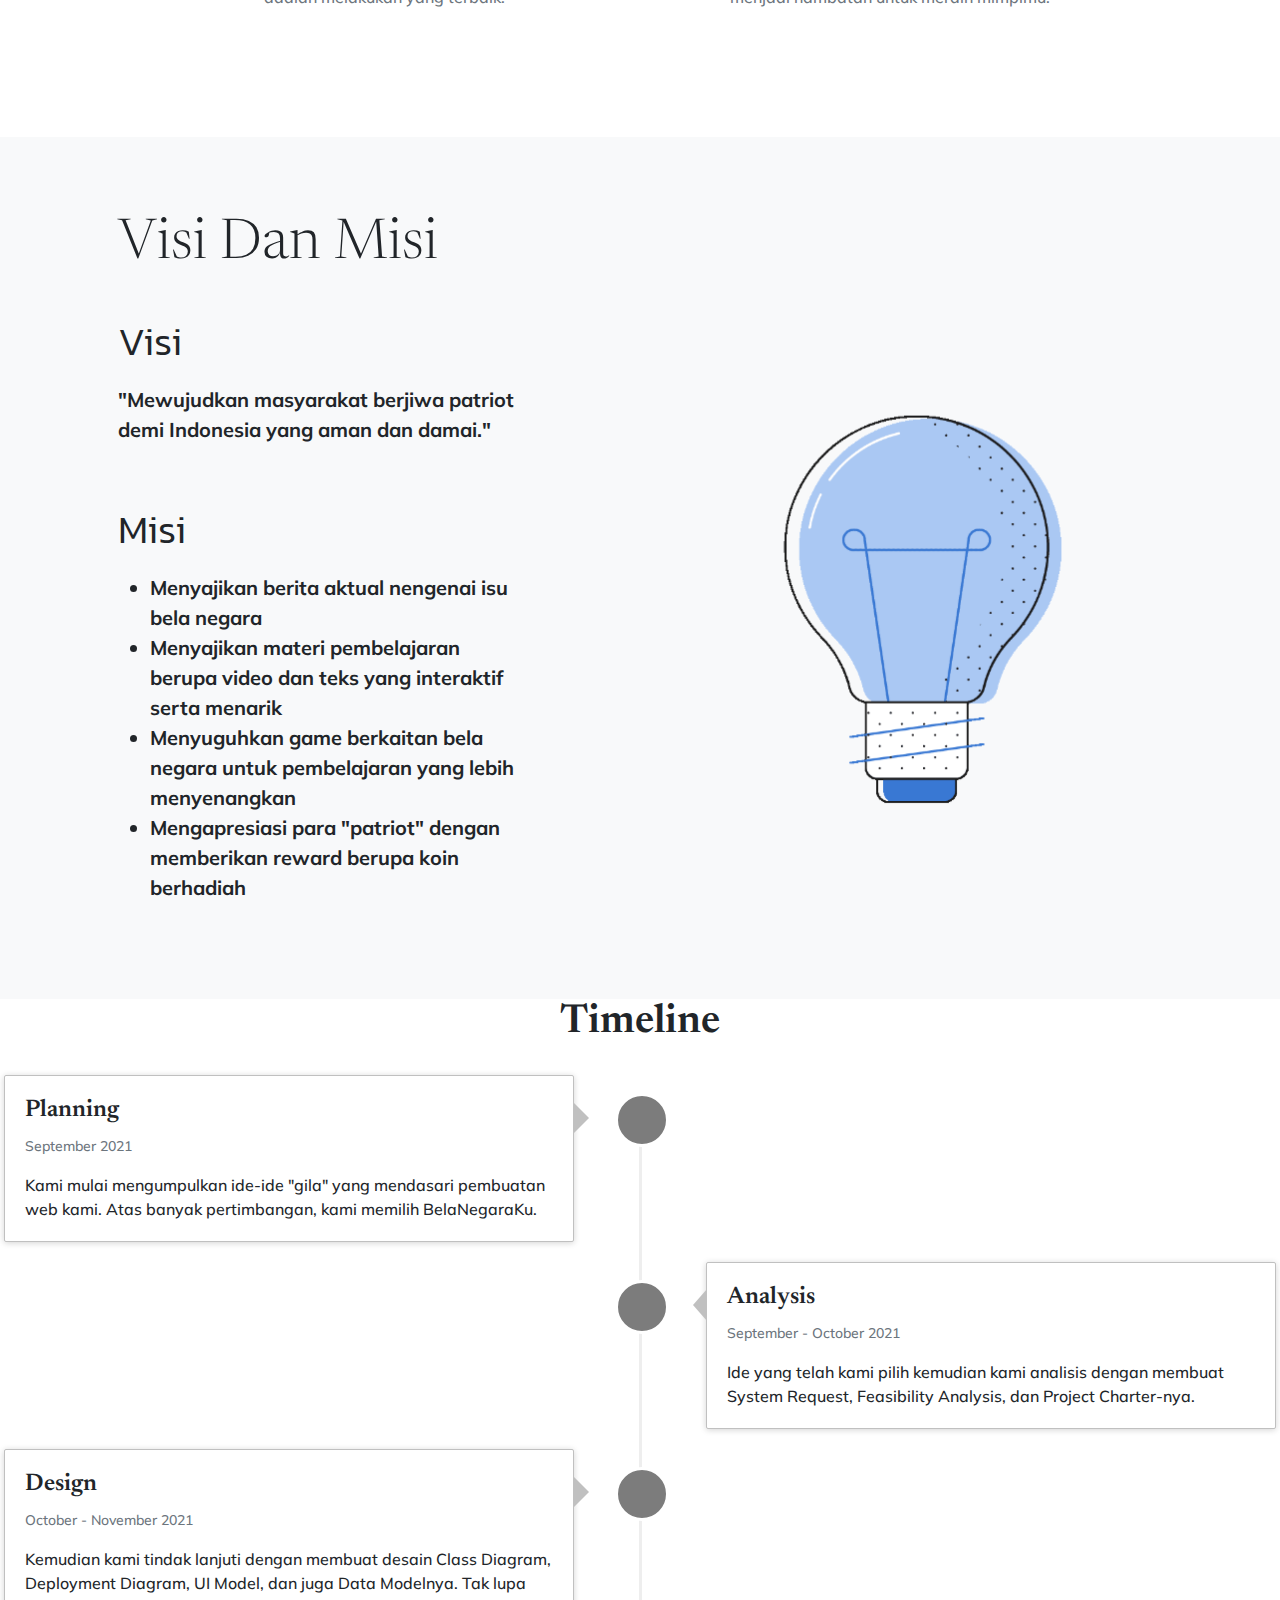
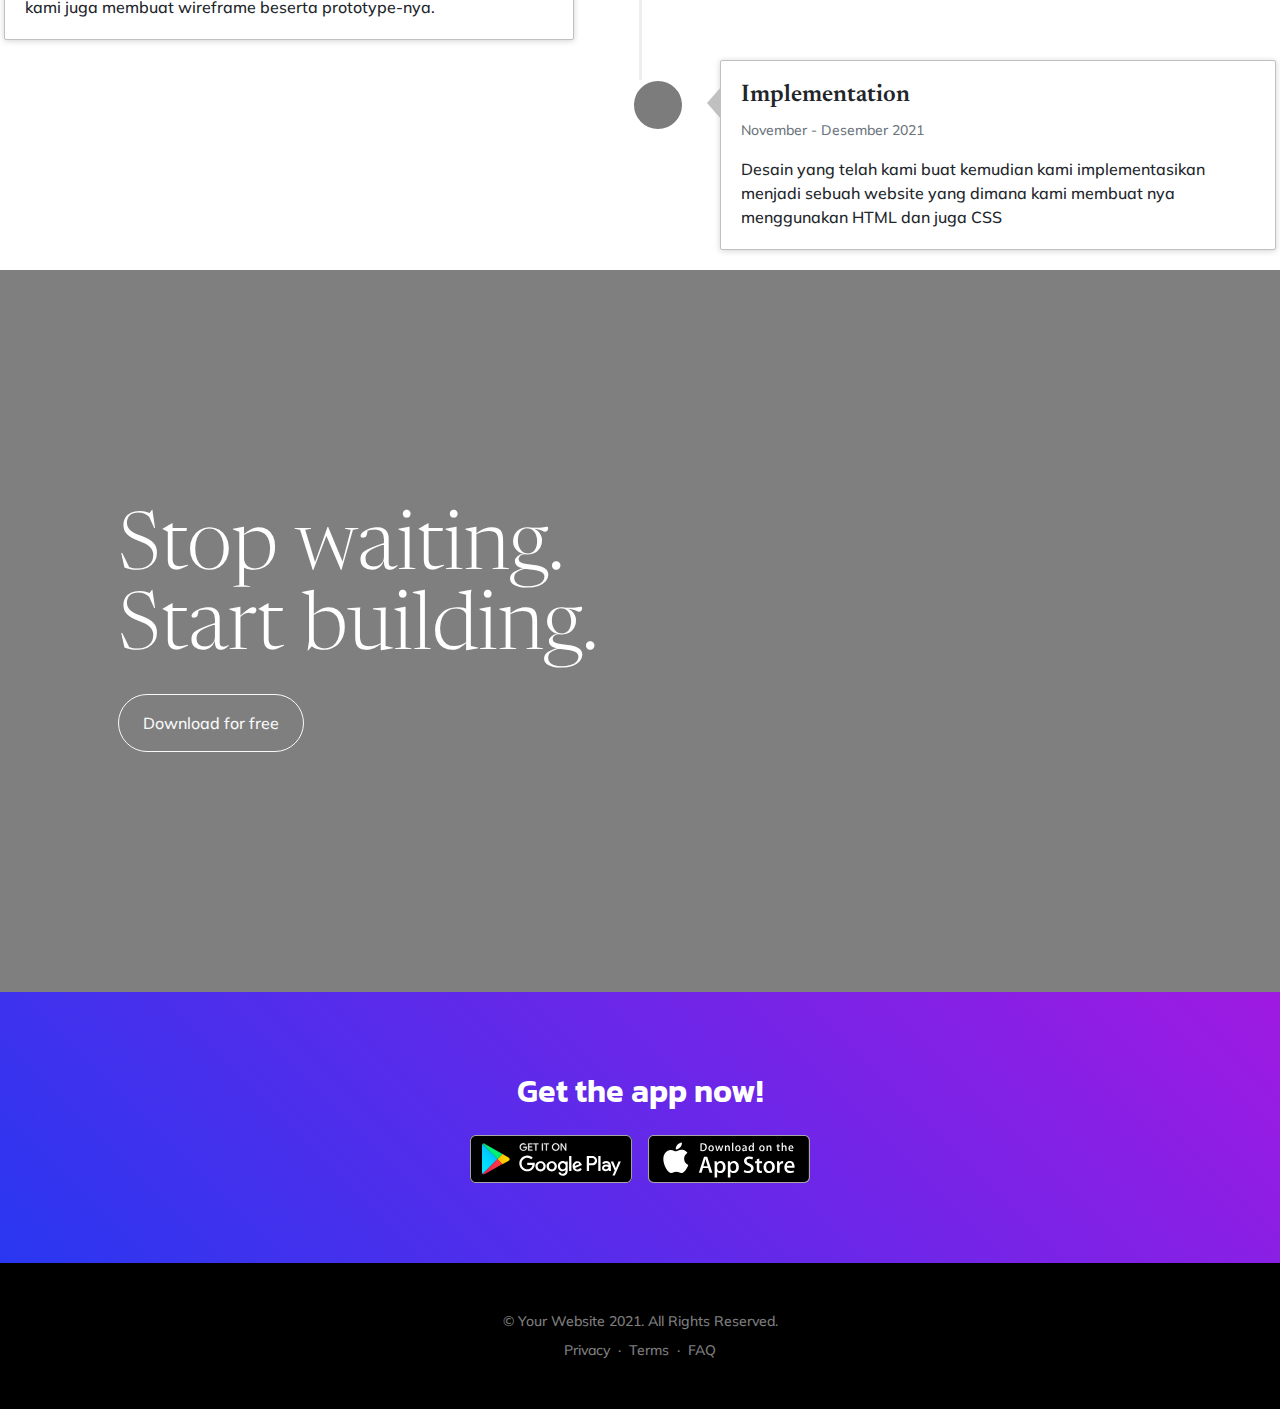
==== commit 9e0bab61: "update timeline" ====
--- a/index.html
+++ b/index.html
@@ -196,7 +196,8 @@
                             </p>
                         </div>
                         <div class="timeline-body">
-                            <p>Membuat Rencana/Plan Pembuatan Website Bela NegaraKu</p>
+                            <p>Kami mulai mengumpulkan ide-ide "gila" yang mendasari pembuatan web kami. Atas banyak
+                                pertimbangan, kami memilih BelaNegaraKu.</p>
                         </div>
                     </div>
                 </li>
@@ -209,7 +210,8 @@
                                     2021</small></p>
                         </div>
                         <div class="timeline-body">
-                            <p>Menganalisis Website</p>
+                            <p> Ide yang telah kami pilih kemudian kami analisis dengan membuat System Request,
+                                Feasibility Analysis, dan Project Charter-nya.</p>
                         </div>
                     </div>
                 </li>
@@ -222,7 +224,9 @@
                                     2021</small></p>
                         </div>
                         <div class="timeline-body">
-                            <p></p>
+                            <p>Kemudian kami tindak lanjuti dengan membuat desain Class Diagram, Deployment Diagram, UI
+                                Model, dan juga Data Modelnya. Tak lupa kami juga membuat wireframe beserta
+                                prototype-nya.</p>
 
                         </div>
                     </div>
@@ -231,16 +235,13 @@
                     <div class="timeline-badge"><i class="glyphicon glyphicon-check"></i></div>
                     <div class="timeline-panel">
                         <div class="timeline-heading">
-                            <h4 class="timeline-title">Mussum ipsum cacilds 4</h4>
-                            <p><small class="text-muted"><i class="glyphicon glyphicon-time"></i> 11 hours ago via
-                                    Twitter</small></p>
+                            <h4 class="timeline-title">Implementation</h4>
+                            <p><small class="text-muted"><i class="glyphicon glyphicon-time"></i>November - Desember
+                                    2021</small></p>
                         </div>
                         <div class="timeline-body">
-                            <p>Mussum ipsum cacilds, vidis litro abertis. Consetis adipiscings elitis. Pra lá , depois
-                                divoltis porris, paradis. Paisis, filhis, espiritis santis. Mé faiz elementum girarzis,
-                                nisi eros vermeio, in elementis mé pra quem é amistosis quis leo. Manduma pindureta
-                                quium dia nois paga. Sapien in monti palavris qui num significa nadis i pareci latim.
-                                Interessantiss quisso pudia ce receita de bolis, mais bolis eu num gostis.</p>
+                            <p>Desain yang telah kami buat kemudian kami implementasikan menjadi sebuah website yang
+                                dimana kami membuat nya menggunakan HTML dan juga CSS</p>
                         </div>
                     </div>
                 </li>
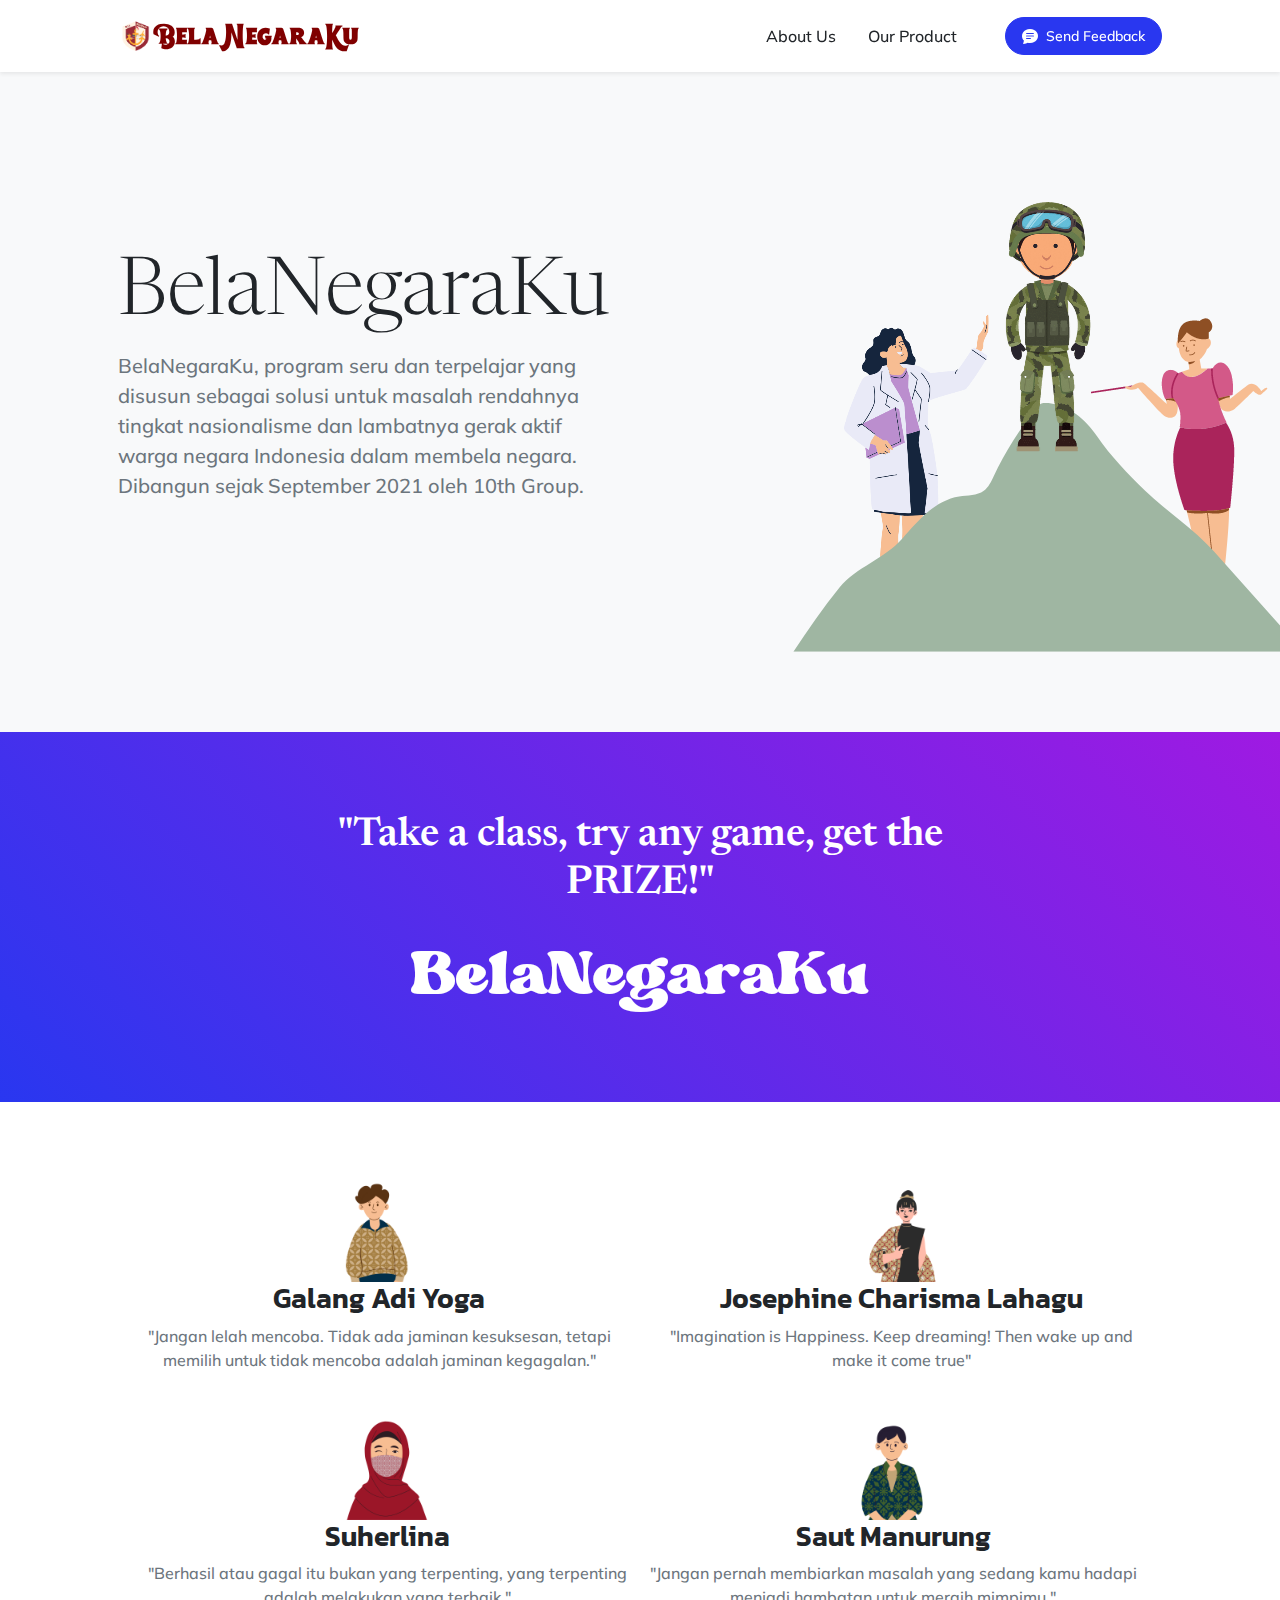
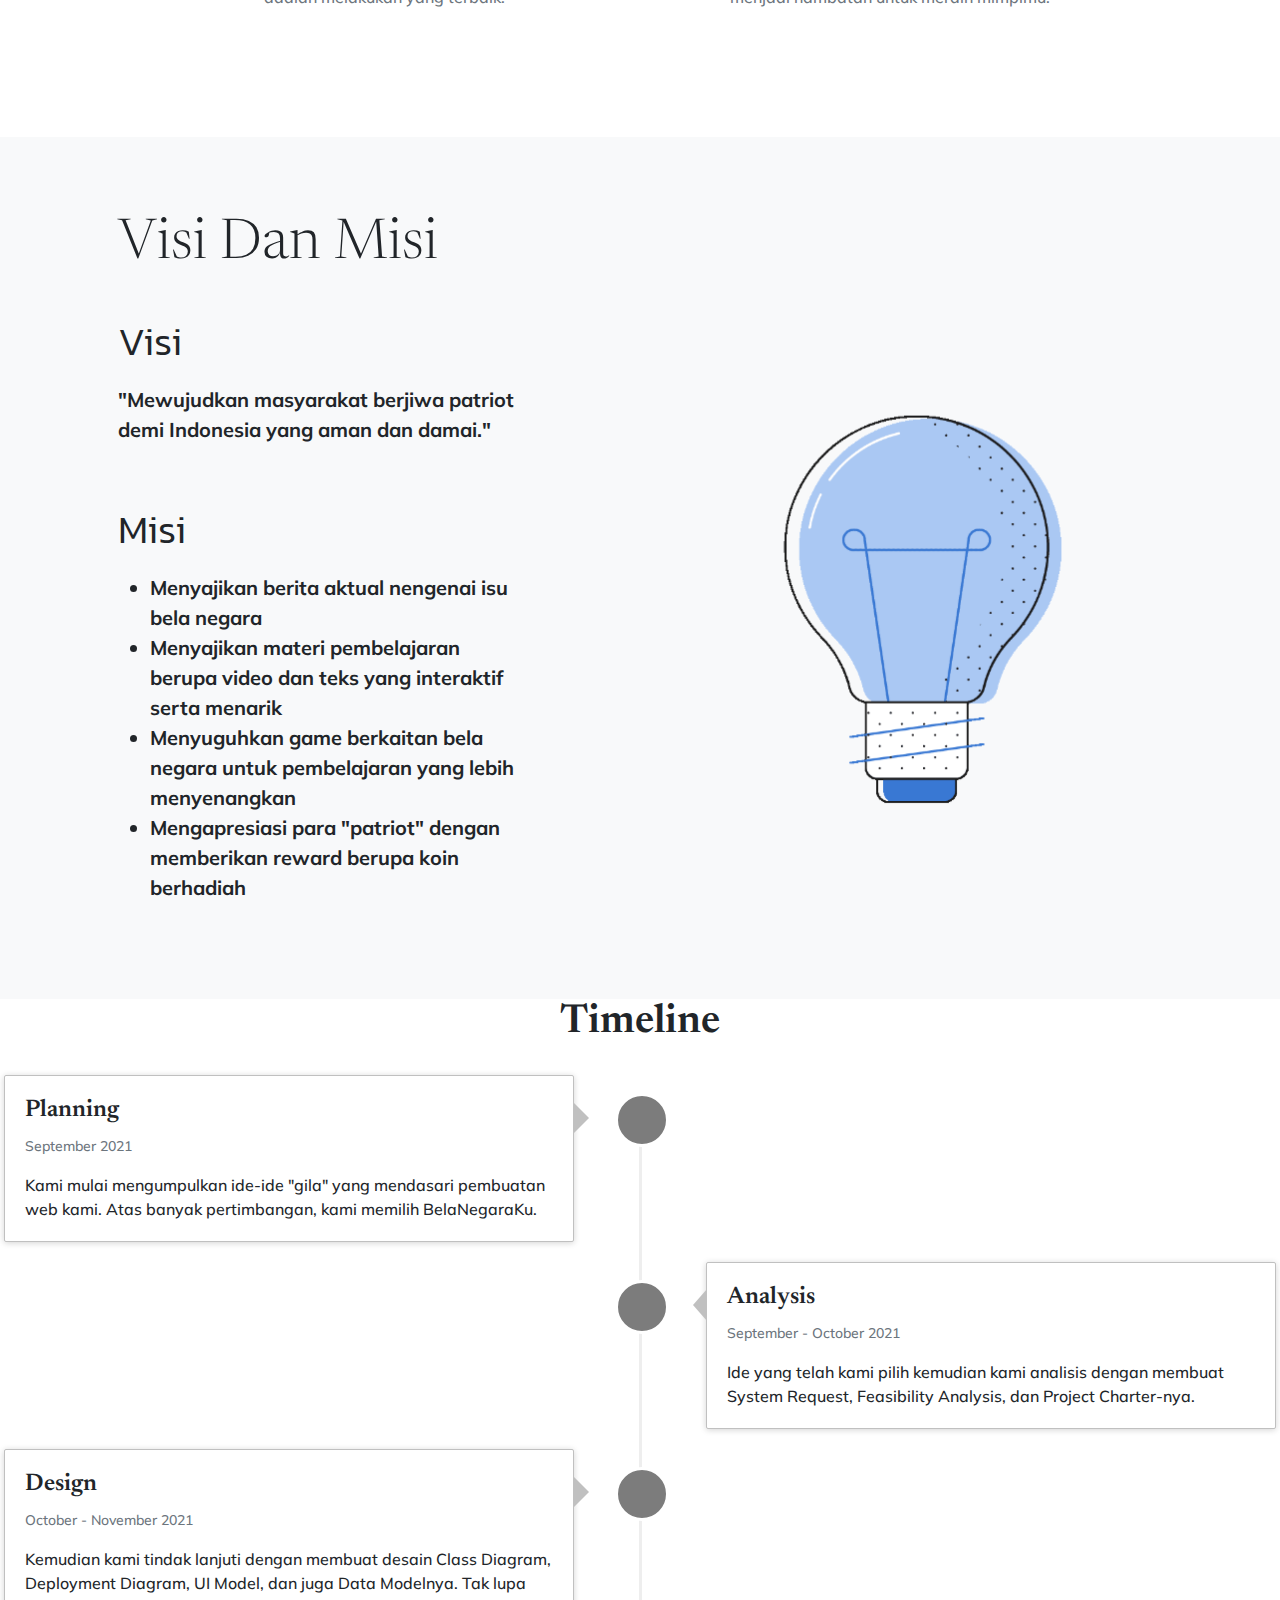
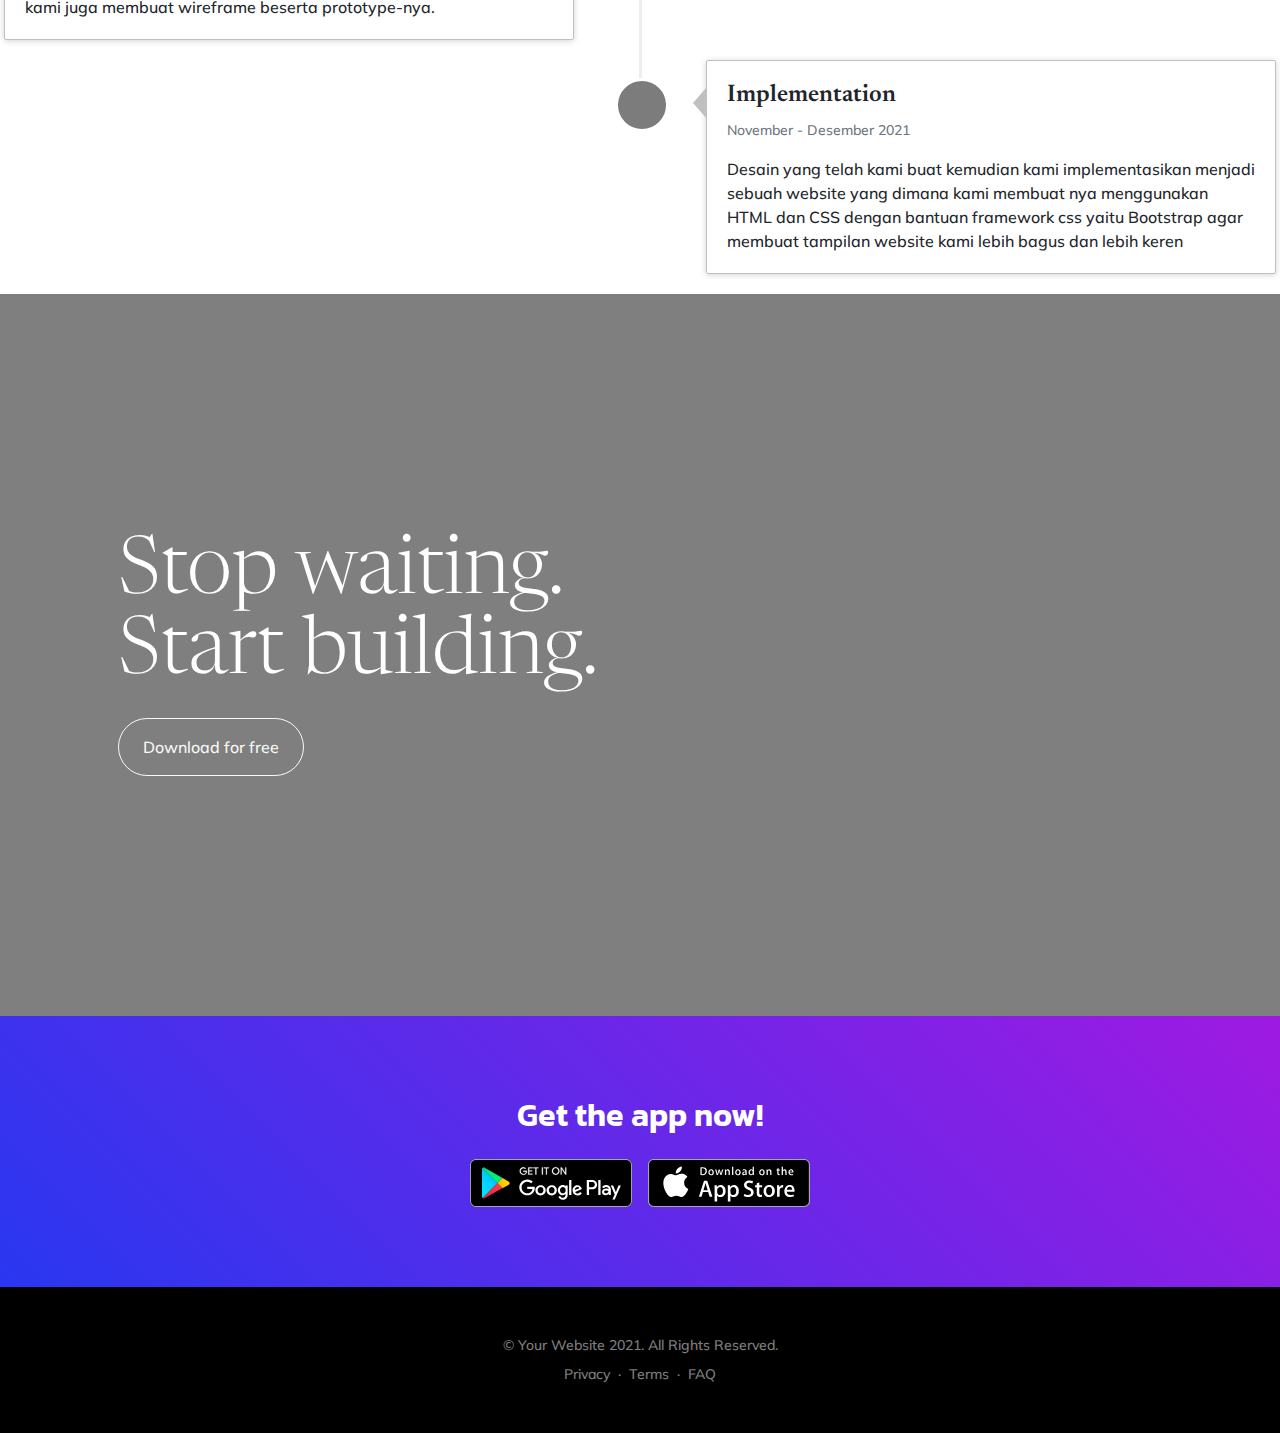
==== commit e5159dd5: "update timeline" ====
--- a/index.html
+++ b/index.html
@@ -210,7 +210,7 @@
                                     2021</small></p>
                         </div>
                         <div class="timeline-body">
-                            <p> Ide yang telah kami pilih kemudian kami analisis dengan membuat System Request,
+                            <p>Ide yang telah kami pilih kemudian kami analisis dengan membuat System Request,
                                 Feasibility Analysis, dan Project Charter-nya.</p>
                         </div>
                     </div>
@@ -227,7 +227,6 @@
                             <p>Kemudian kami tindak lanjuti dengan membuat desain Class Diagram, Deployment Diagram, UI
                                 Model, dan juga Data Modelnya. Tak lupa kami juga membuat wireframe beserta
                                 prototype-nya.</p>
-
                         </div>
                     </div>
                 </li>
@@ -241,7 +240,8 @@
                         </div>
                         <div class="timeline-body">
                             <p>Desain yang telah kami buat kemudian kami implementasikan menjadi sebuah website yang
-                                dimana kami membuat nya menggunakan HTML dan juga CSS</p>
+                                dimana kami membuat nya menggunakan HTML dan CSS dengan bantuan framework css yaitu
+                                Bootstrap agar membuat tampilan website kami lebih bagus dan lebih keren </p>
                         </div>
                     </div>
                 </li>
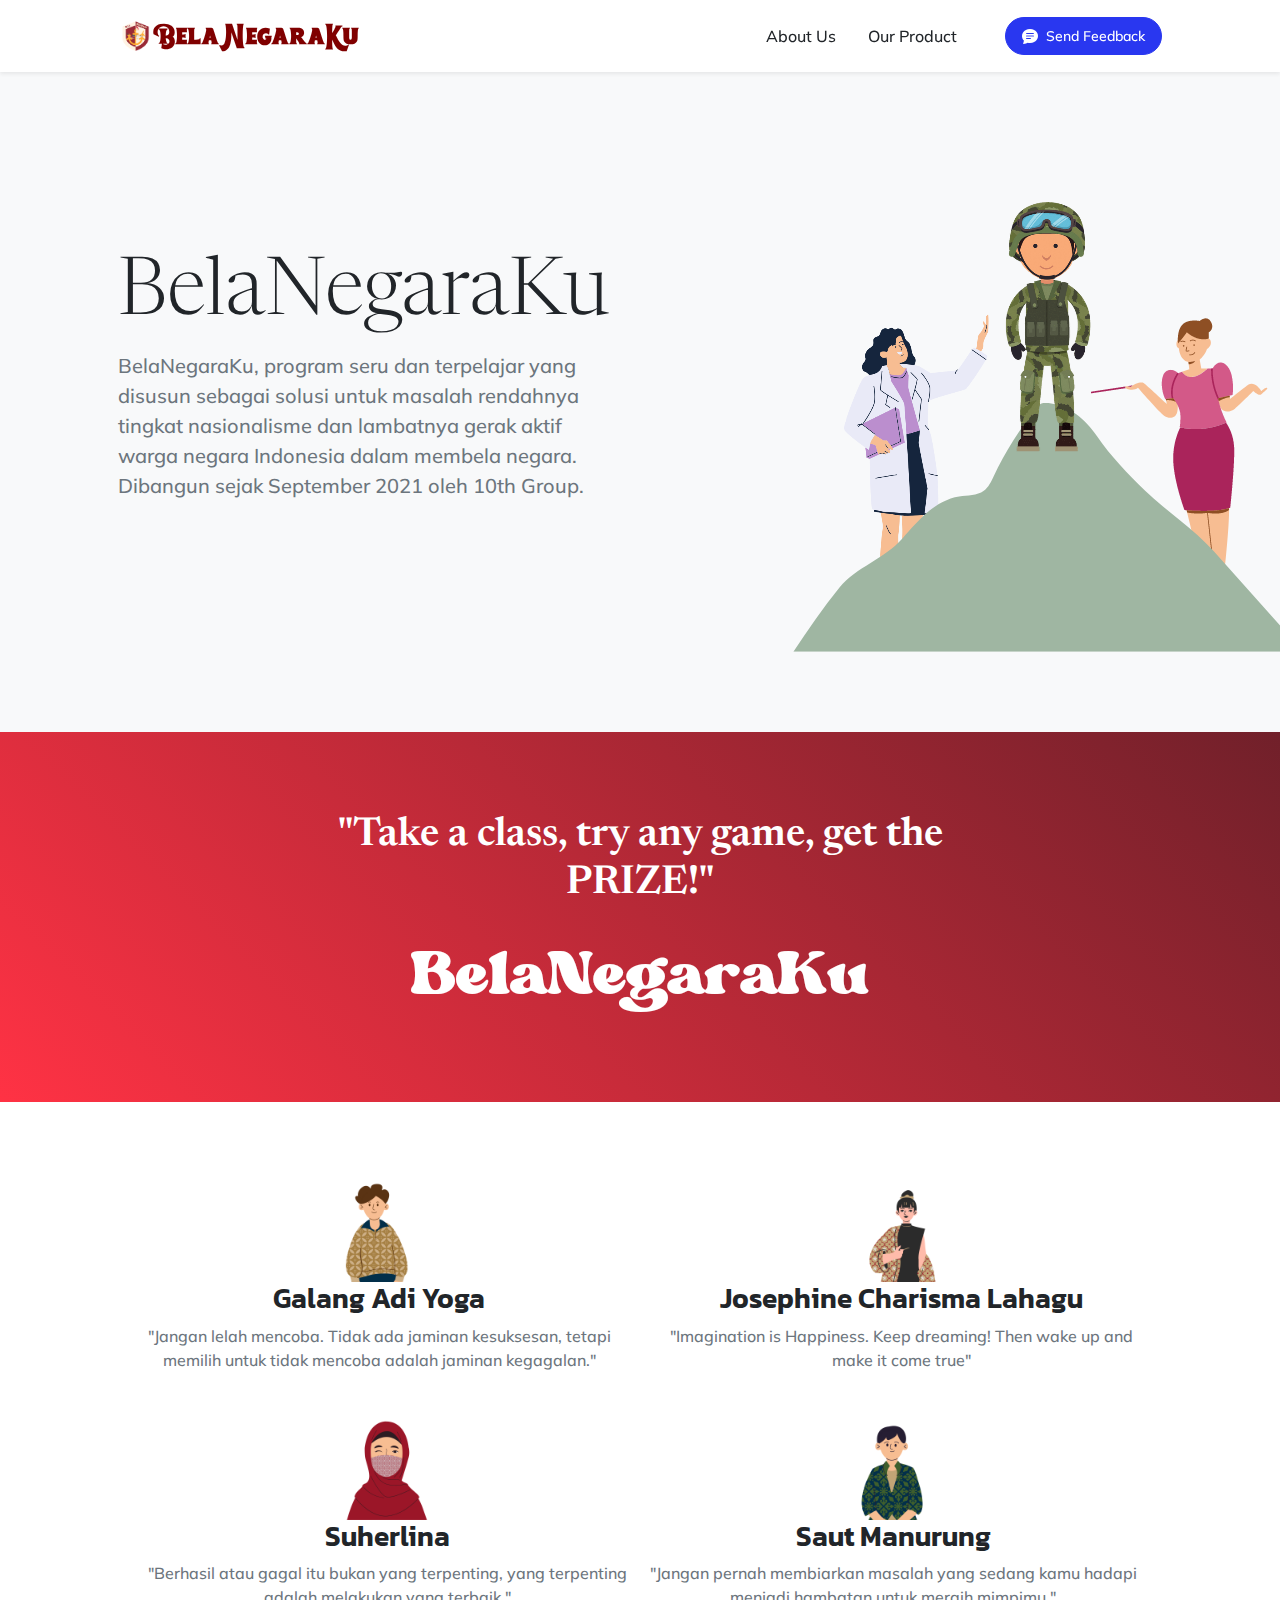
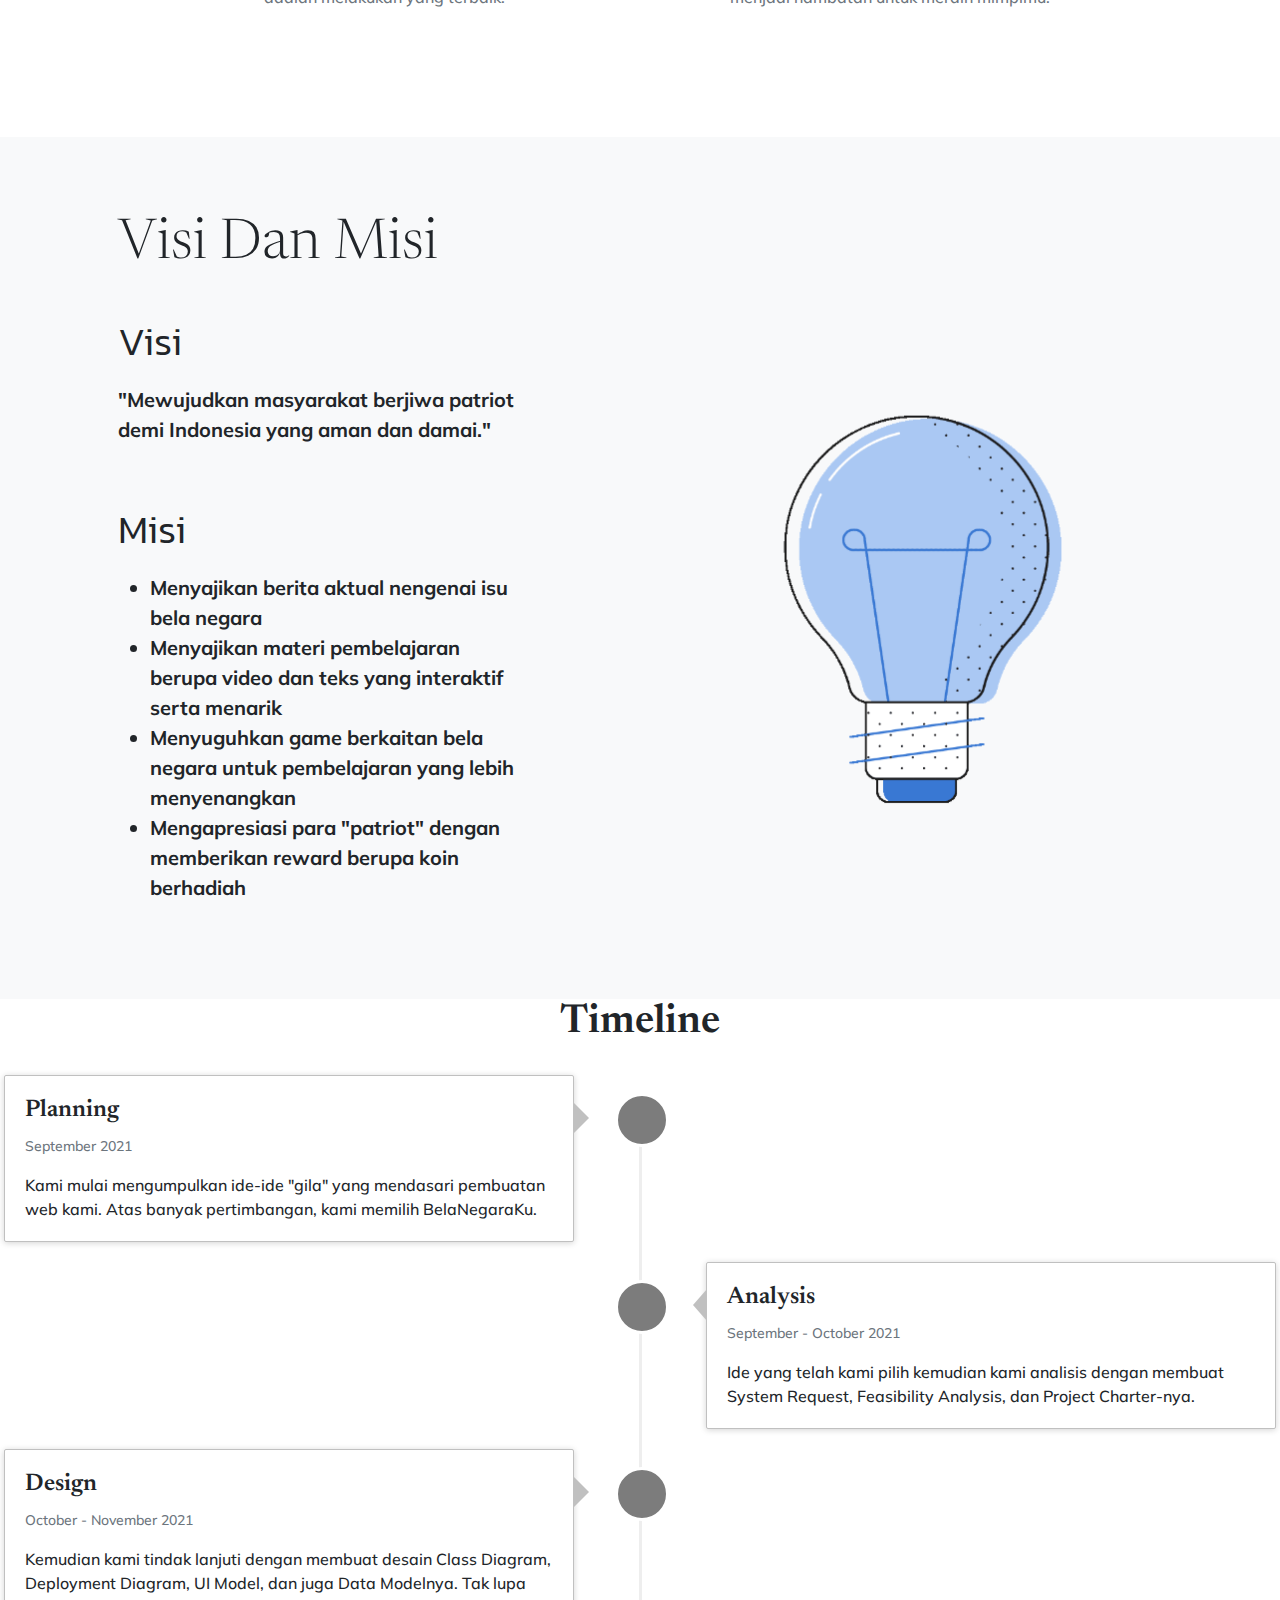
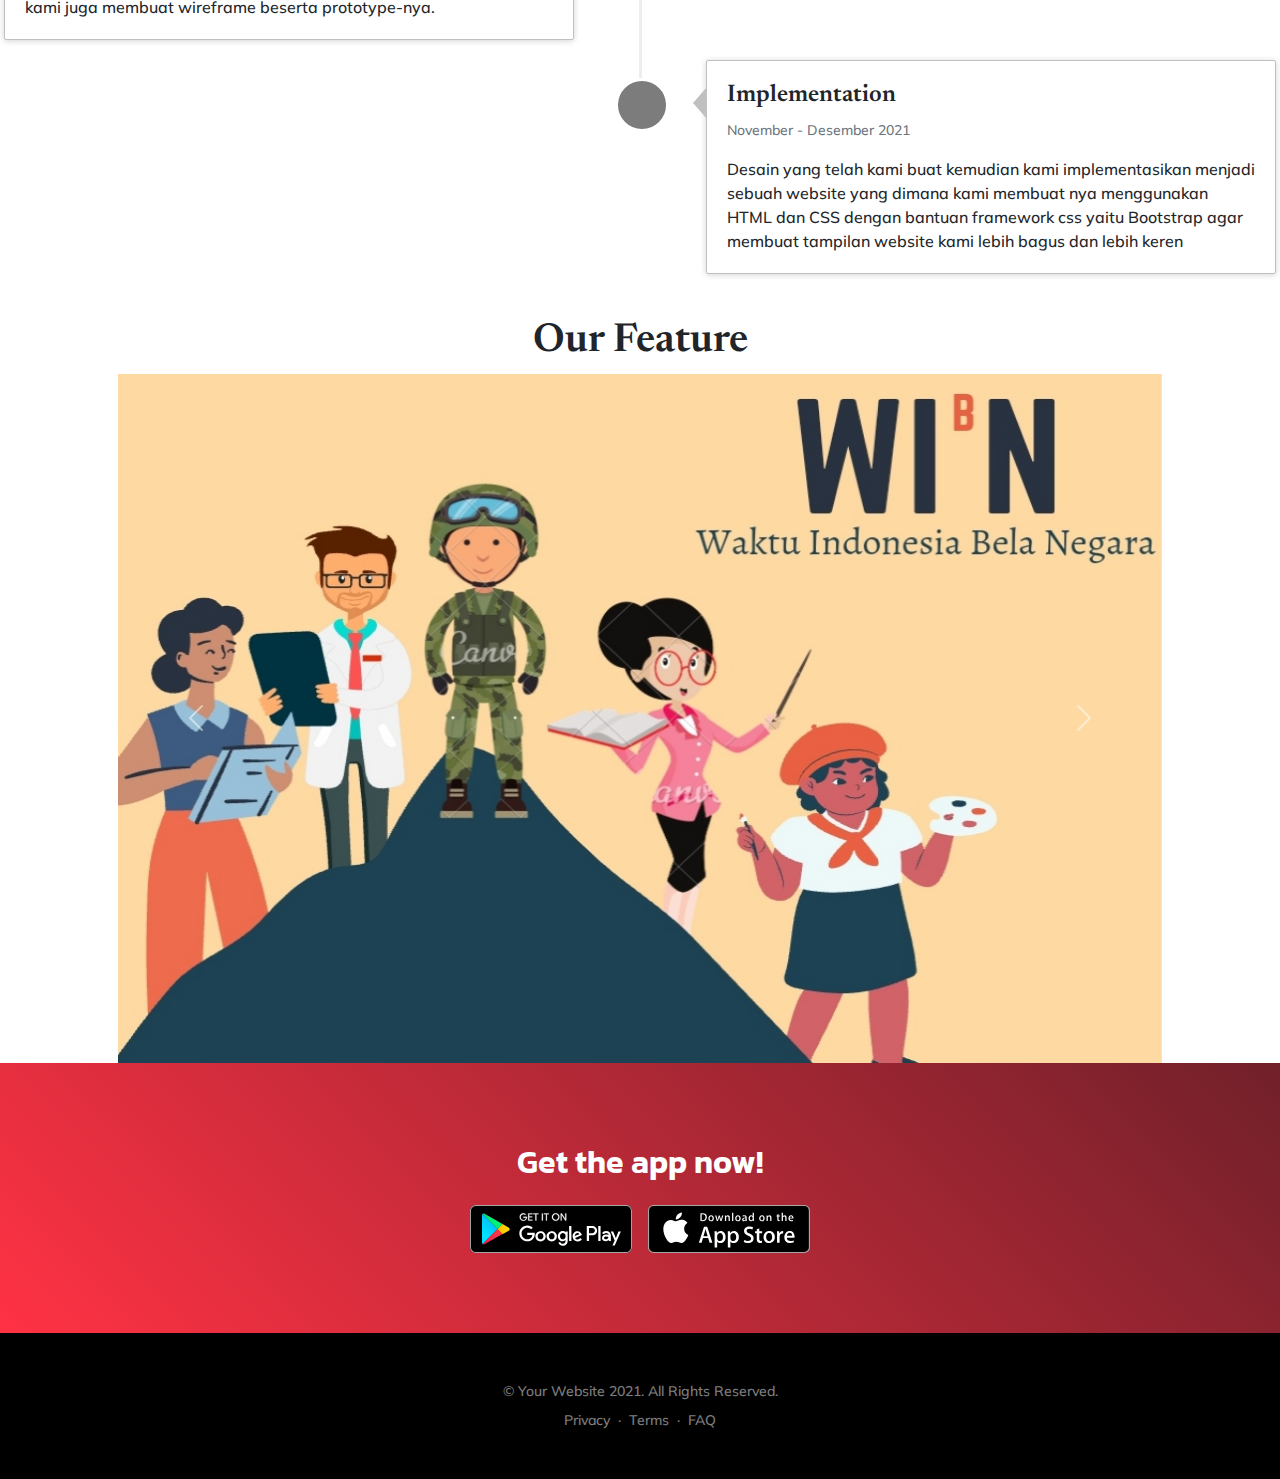
==== commit a7dc14ef: "update all" ====
--- a/index.html
+++ b/index.html
@@ -248,20 +248,35 @@
             </ul>
         </div>
     </div>
+    <br>
     <!-- Call to action section-->
-    <section class="cta">
-        <div class="cta-content">
-            <div class="container px-5">
-                <h2 class="text-white display-1 lh-1 mb-4">
-                    Stop waiting.
-                    <br />
-                    Start building.
-                </h2>
-                <a class="btn btn-outline-light py-3 px-4 rounded-pill" href="https://startbootstrap.com/theme/new-age"
-                    target="_blank">Download for free</a>
-            </div>
-        </div>
-    </section>
+    <h1 class="text-center">Our Feature</h1>
+    <div class="container px-5">
+        <div id="carouselExampleControlsNoTouching" class="carousel slide" data-bs-touch="false"
+            data-bs-interval="false">
+            <div class="carousel-inner">
+                <div class="carousel-item active">
+                    <img src="assets/img/Feature1.jpeg" style="height:688.167px" class="d-block w-100" alt="...">
+                </div>
+                <div class="carousel-item">
+                    <img src="assets/img/Feature2.jpeg" class="d-block w-100" alt="...">
+                </div>
+                <div class="carousel-item">
+                    <img src="assets/img/Feature3.jpeg" style="height:688.167px" class="d-block w-100" alt="...">
+                </div>
+            </div>
+            <button class="carousel-control-prev" type="button" data-bs-target="#carouselExampleControlsNoTouching"
+                data-bs-slide="prev">
+                <span class="carousel-control-prev-icon" aria-hidden="true"></span>
+                <span class="visually-hidden">Previous</span>
+            </button>
+            <button class="carousel-control-next" type="button" data-bs-target="#carouselExampleControlsNoTouching"
+                data-bs-slide="next">
+                <span class="carousel-control-next-icon" aria-hidden="true"></span>
+                <span class="visually-hidden">Next</span>
+            </button>
+        </div>
+    </div>
     <!-- App badge section-->
     <section class="bg-gradient-primary-to-secondary" id="download">
         <div class="container px-5">
